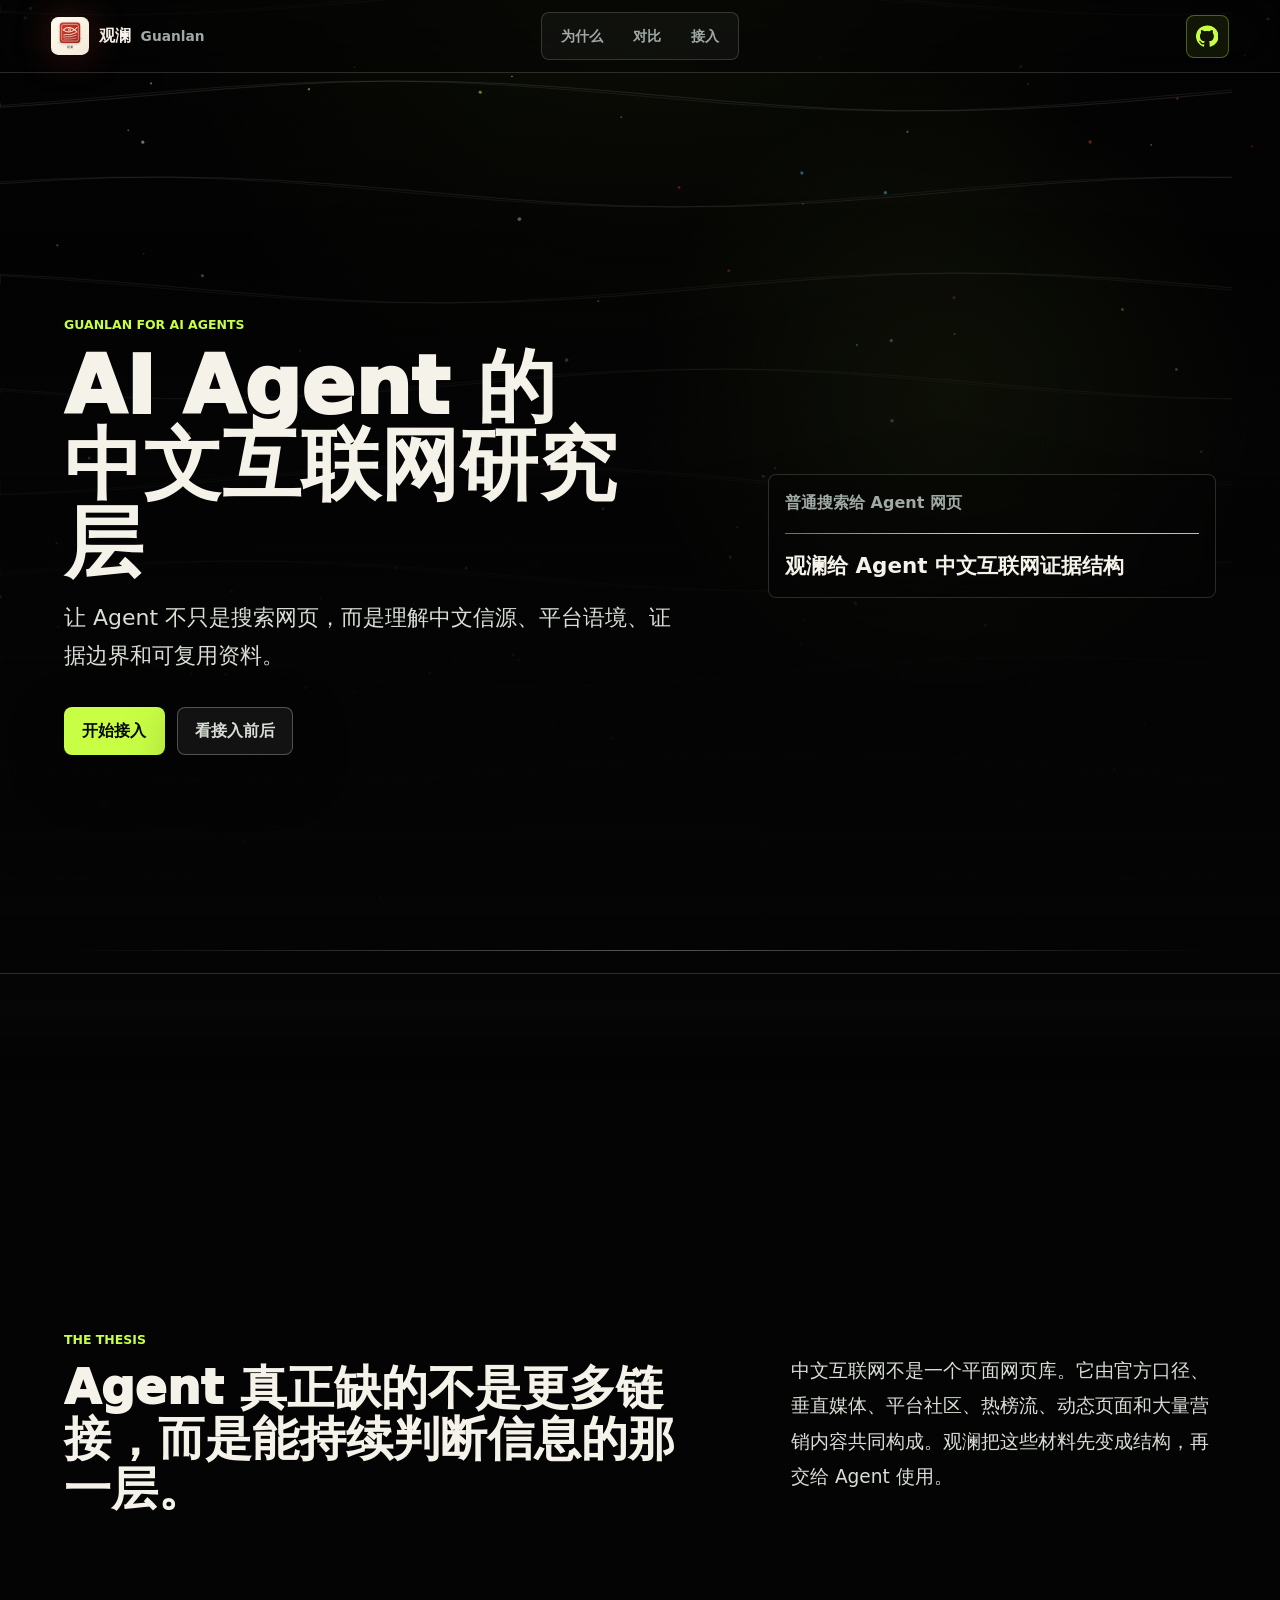
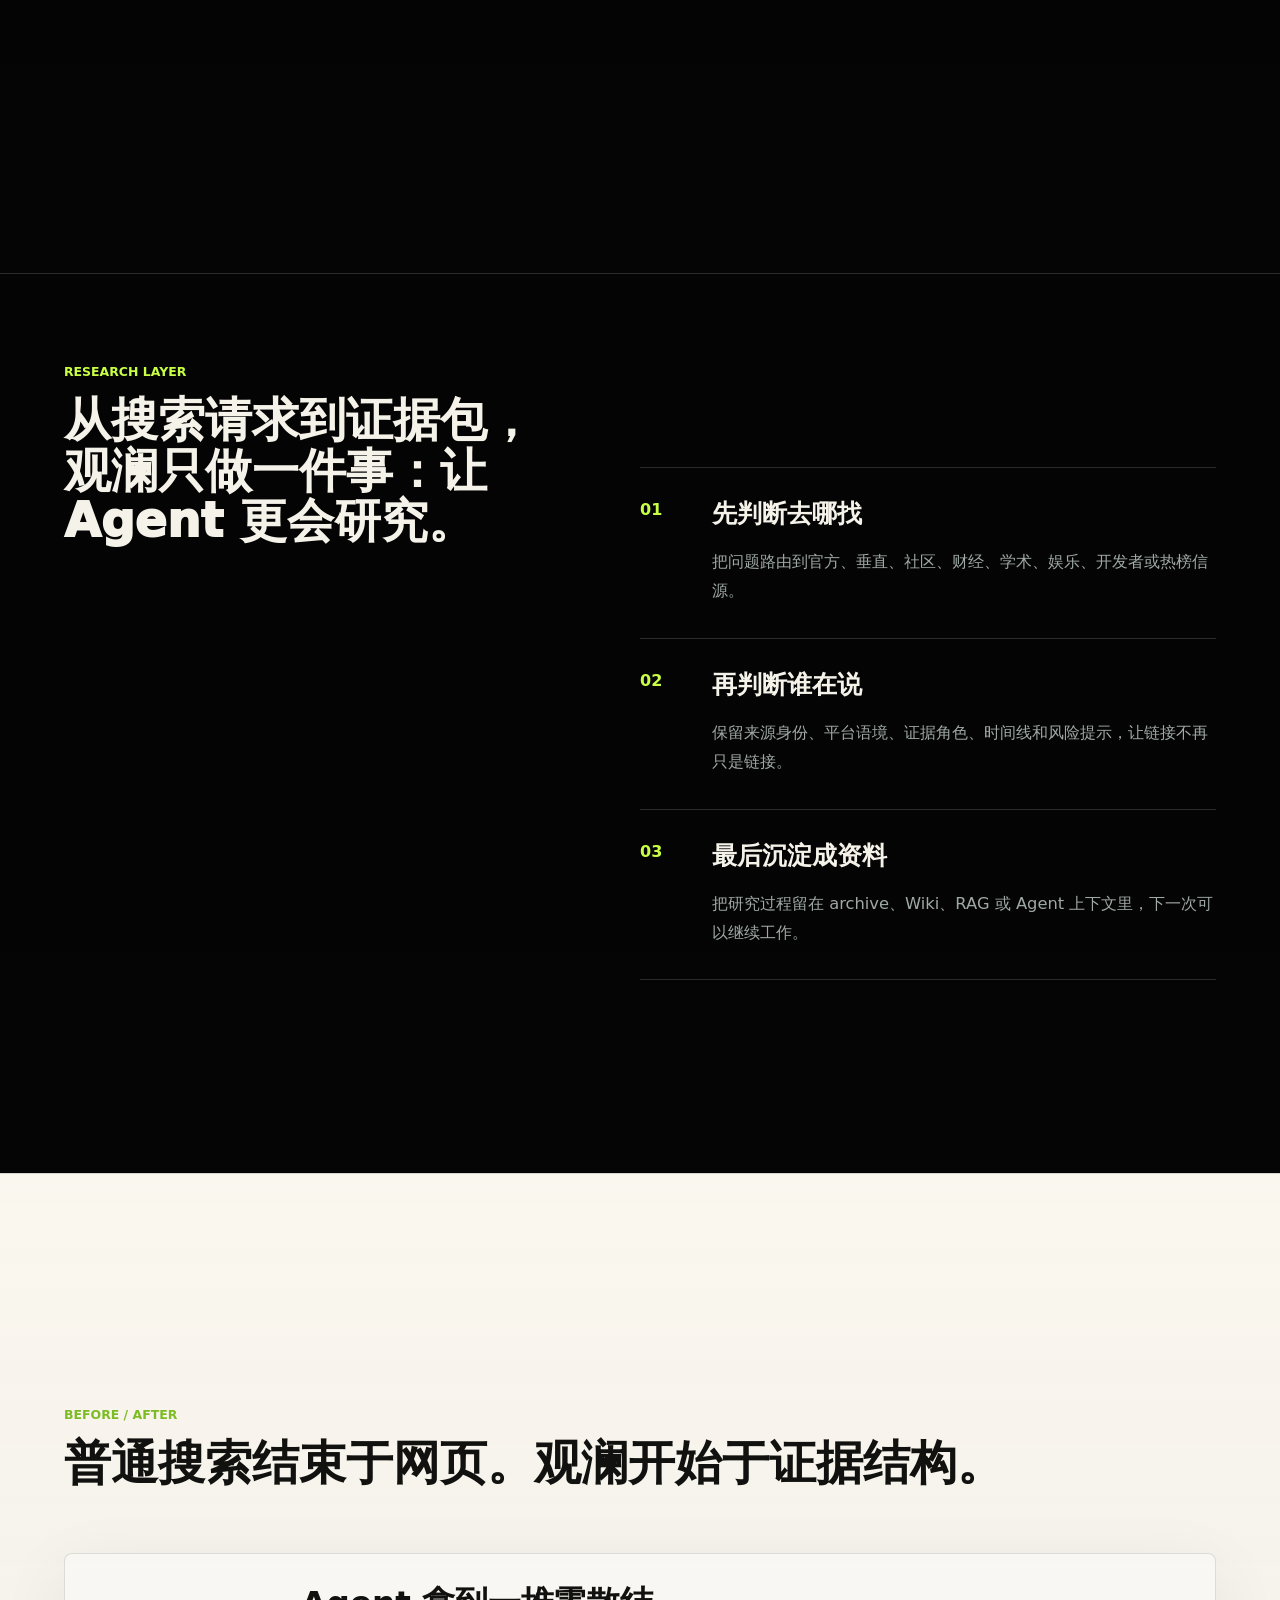
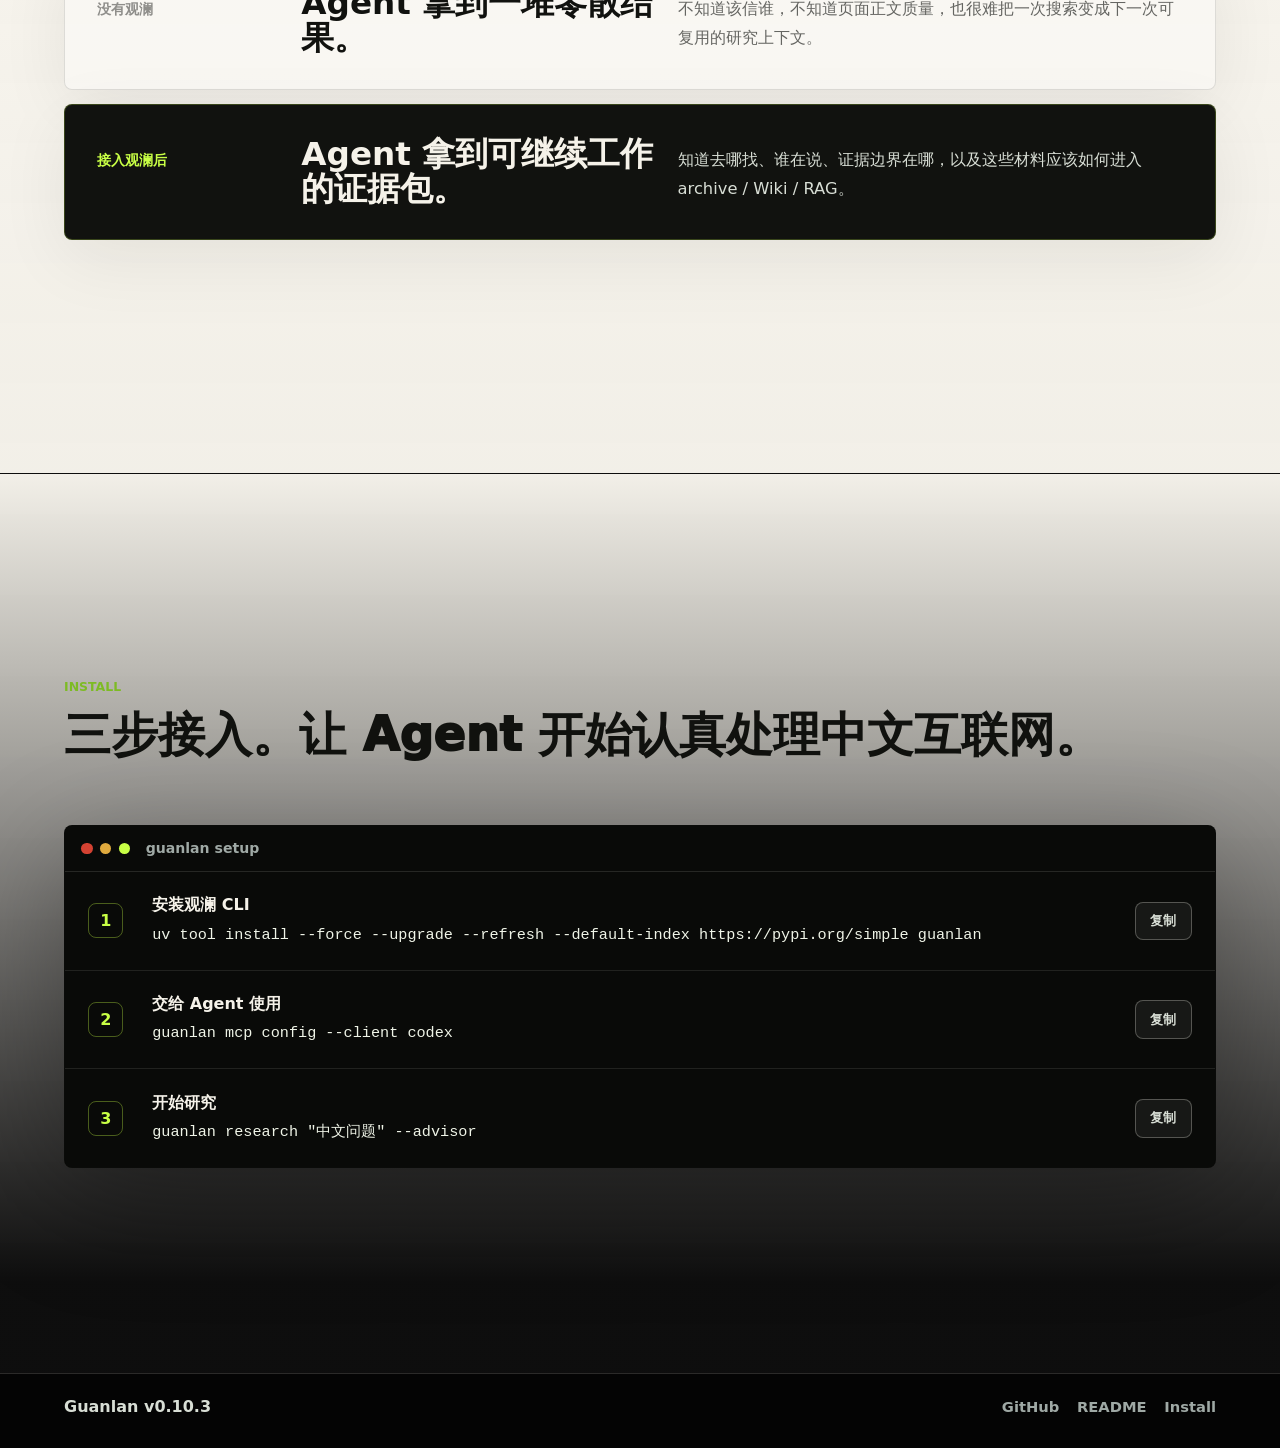
==== website/index.html @ cbbfc44a "fix: 修复代理网络下网页读取并发布 0.10.3" ====
<!doctype html>
<html lang="zh-CN">
  <head>
    <meta charset="utf-8" />
    <meta name="viewport" content="width=device-width, initial-scale=1" />
    <meta
      name="description"
      content="观澜 Guanlan 是 AI Agent 的中文互联网研究层，让 Agent 理解中文信源、平台语境、证据边界和可复用资料。"
    />
    <meta property="og:site_name" content="观澜 Guanlan" />
    <meta property="og:type" content="website" />
    <meta property="og:title" content="观澜 Guanlan | AI Agent 的中文互联网研究层" />
    <meta
      property="og:description"
      content="让 Agent 不只是搜索网页，而是理解中文信源、平台语境、证据边界和可复用资料。"
    />
    <meta property="og:url" content="https://guanlan.xin/" />
    <meta property="og:image" content="https://guanlan.xin/assets/guanlan-logo.png" />
    <meta property="og:image:secure_url" content="https://guanlan.xin/assets/guanlan-logo.png" />
    <meta property="og:image:type" content="image/png" />
    <meta property="og:image:width" content="1024" />
    <meta property="og:image:height" content="1024" />
    <meta property="og:image:alt" content="观澜 Guanlan 朱砂方印 logo" />
    <meta name="twitter:card" content="summary" />
    <meta name="twitter:title" content="观澜 Guanlan | AI Agent 的中文互联网研究层" />
    <meta
      name="twitter:description"
      content="让 Agent 不只是搜索网页，而是理解中文信源、平台语境、证据边界和可复用资料。"
    />
    <meta name="twitter:image" content="https://guanlan.xin/assets/guanlan-logo.png" />
    <title>观澜 Guanlan | AI Agent 的中文互联网研究层</title>
    <link rel="icon" href="./assets/guanlan-logo.svg" type="image/svg+xml" />
    <link rel="icon" href="./assets/guanlan-logo-512.png" type="image/png" sizes="512x512" />
    <link rel="apple-touch-icon" href="./assets/apple-touch-icon.png" />
    <link rel="stylesheet" href="./styles.css?v=0.10.3-read-hotfix-20260823" />
  </head>
  <body>
    <canvas id="research-field" aria-hidden="true"></canvas>

    <header class="site-header">
      <a class="brand" href="#top" aria-label="观澜首页">
        <img src="./assets/guanlan-logo.svg" alt="" />
        <span>观澜</span>
        <span>Guanlan</span>
      </a>
      <nav class="nav-links" aria-label="主导航">
        <a href="#why">为什么</a>
        <a href="#compare">对比</a>
        <a href="#install">接入</a>
      </nav>
      <a
        class="github-link"
        href="https://github.com/shenyangs/Guanlan"
        target="_blank"
        rel="noopener noreferrer"
        aria-label="GitHub"
        title="GitHub"
      >
        <svg viewBox="0 0 24 24" aria-hidden="true">
          <path
            fill="currentColor"
            d="M12 .5a12 12 0 0 0-3.79 23.39c.6.11.82-.26.82-.58v-2.03c-3.34.73-4.04-1.42-4.04-1.42-.55-1.39-1.34-1.76-1.34-1.76-1.09-.75.08-.74.08-.74 1.21.09 1.85 1.25 1.85 1.25 1.07 1.84 2.81 1.31 3.5 1 .11-.78.42-1.31.76-1.61-2.66-.3-5.47-1.33-5.47-5.93 0-1.31.47-2.38 1.24-3.22-.12-.3-.54-1.52.12-3.18 0 0 1.01-.32 3.3 1.23a11.45 11.45 0 0 1 6 0c2.29-1.55 3.3-1.23 3.3-1.23.66 1.66.24 2.88.12 3.18.77.84 1.24 1.91 1.24 3.22 0 4.61-2.81 5.62-5.49 5.92.43.37.81 1.1.81 2.22v3.3c0 .32.22.7.83.58A12 12 0 0 0 12 .5Z"
          />
        </svg>
      </a>
    </header>

    <main id="top">
      <section class="hero screen" aria-labelledby="hero-title">
        <div class="hero-grid">
          <div class="hero-copy">
            <p class="eyebrow">Guanlan for AI Agents</p>
            <h1 id="hero-title"><span>AI Agent 的</span><span>中文互联网研究层</span></h1>
            <p class="hero-description">
              让 Agent 不只是搜索网页，而是理解中文信源、平台语境、证据边界和可复用资料。
            </p>
            <div class="hero-actions">
              <a class="primary-action" href="#install">开始接入</a>
              <a class="secondary-action" href="#compare">看接入前后</a>
            </div>
          </div>

          <div class="signal-panel" aria-label="观澜信息层示意">
            <p>普通搜索给 Agent 网页</p>
            <div class="signal-line"></div>
            <strong>观澜给 Agent 中文互联网证据结构</strong>
          </div>
        </div>
      </section>

      <section class="thesis screen" id="why" aria-labelledby="why-title">
        <div class="thesis-copy">
          <p class="eyebrow">The Thesis</p>
          <h2 id="why-title">Agent 真正缺的不是更多链接，而是能持续判断信息的那一层。</h2>
        </div>
        <p class="thesis-body">
          中文互联网不是一个平面网页库。它由官方口径、垂直媒体、平台社区、热榜流、动态页面和大量营销内容共同构成。观澜把这些材料先变成结构，再交给 Agent 使用。
        </p>
      </section>

      <section class="flow-section screen" aria-label="观澜研究路径">
        <div class="flow-sticky">
          <p class="eyebrow">Research Layer</p>
          <h2>从搜索请求到证据包，观澜只做一件事：让 Agent 更会研究。</h2>
        </div>
        <div class="flow-steps">
          <article>
            <span>01</span>
            <h3>先判断去哪找</h3>
            <p>把问题路由到官方、垂直、社区、财经、学术、娱乐、开发者或热榜信源。</p>
          </article>
          <article>
            <span>02</span>
            <h3>再判断谁在说</h3>
            <p>保留来源身份、平台语境、证据角色、时间线和风险提示，让链接不再只是链接。</p>
          </article>
          <article>
            <span>03</span>
            <h3>最后沉淀成资料</h3>
            <p>把研究过程留在 archive、Wiki、RAG 或 Agent 上下文里，下一次可以继续工作。</p>
          </article>
        </div>
      </section>

      <section class="compare-section screen" id="compare" aria-labelledby="compare-title">
        <div class="section-kicker">
          <p class="eyebrow">Before / After</p>
          <h2 id="compare-title">普通搜索结束于网页。观澜开始于证据结构。</h2>
        </div>
        <div class="compare-stack">
          <article class="compare-row">
            <span>没有观澜</span>
            <h3>Agent 拿到一堆零散结果。</h3>
            <p>不知道该信谁，不知道页面正文质量，也很难把一次搜索变成下一次可复用的研究上下文。</p>
          </article>
          <article class="compare-row is-after">
            <span>接入观澜后</span>
            <h3>Agent 拿到可继续工作的证据包。</h3>
            <p>知道去哪找、谁在说、证据边界在哪，以及这些材料应该如何进入 archive / Wiki / RAG。</p>
          </article>
        </div>
      </section>

      <section class="install-section screen" id="install" aria-labelledby="install-title">
        <div class="section-kicker">
          <p class="eyebrow">Install</p>
          <h2 id="install-title">三步接入。让 Agent 开始认真处理中文互联网。</h2>
        </div>
        <div class="terminal">
          <div class="terminal-bar">
            <span></span>
            <span></span>
            <span></span>
            <strong>guanlan setup</strong>
          </div>
          <ol class="install-list">
            <li>
              <span>1</span>
              <div>
                <h3>安装观澜 CLI</h3>
                <pre><code>uv tool install --force --upgrade --refresh --default-index https://pypi.org/simple guanlan</code></pre>
              </div>
              <button class="copy-button" type="button" aria-label="复制安装命令">复制</button>
            </li>
            <li>
              <span>2</span>
              <div>
                <h3>交给 Agent 使用</h3>
                <pre><code>guanlan mcp config --client codex</code></pre>
              </div>
              <button class="copy-button" type="button" aria-label="复制 MCP 命令">复制</button>
            </li>
            <li>
              <span>3</span>
              <div>
                <h3>开始研究</h3>
                <pre><code>guanlan research "中文问题" --advisor</code></pre>
              </div>
              <button class="copy-button" type="button" aria-label="复制研究命令">复制</button>
            </li>
          </ol>
        </div>
      </section>
    </main>

    <footer class="site-footer">
      <span>Guanlan v0.10.3</span>
      <a href="https://github.com/shenyangs/Guanlan" target="_blank" rel="noopener noreferrer">GitHub</a>
      <a href="https://github.com/shenyangs/Guanlan#readme" target="_blank" rel="noopener noreferrer">README</a>
      <a href="https://github.com/shenyangs/Guanlan/blob/main/docs/install.md" target="_blank" rel="noopener noreferrer">Install</a>
    </footer>

    <script src="./main.js?v=0.10.3-read-hotfix-20260823"></script>
  </body>
</html>
---- website/styles.css ----
:root {
  color-scheme: dark;
  --bg: #050505;
  --paper: #f2efe8;
  --paper-soft: #faf7ef;
  --ink: #11120f;
  --text: #f5f2e9;
  --soft: #d8ded5;
  --muted: #9fa9a5;
  --line: rgba(245, 242, 233, 0.16);
  --line-strong: rgba(245, 242, 233, 0.28);
  --green: #c8ff45;
  --green-deep: #7dbb24;
  --red: #d44232;
  --cyan: #69d6ff;
  --shadow: rgba(0, 0, 0, 0.38);
}

* {
  box-sizing: border-box;
}

html {
  scroll-behavior: smooth;
  scroll-snap-type: y mandatory;
}

body {
  margin: 0;
  min-width: 320px;
  background: var(--bg);
  color: var(--text);
  font-family:
    Inter, ui-sans-serif, system-ui, -apple-system, BlinkMacSystemFont, "Segoe UI",
    "PingFang SC", "Hiragino Sans GB", "Microsoft YaHei", sans-serif;
  letter-spacing: 0;
  overflow-x: hidden;
}

body::before {
  position: fixed;
  inset: 0;
  z-index: -3;
  pointer-events: none;
  content: "";
  background:
    linear-gradient(180deg, rgba(5, 5, 5, 0.08), rgba(5, 5, 5, 0.9) 76%),
    radial-gradient(circle at 50% -10%, rgba(200, 255, 69, 0.08), transparent 44%);
}

a {
  color: inherit;
  text-decoration: none;
}

code,
pre {
  font-family:
    "SFMono-Regular", Consolas, "Liberation Mono", Menlo, "PingFang SC", monospace;
}

#research-field {
  position: fixed;
  inset: 0;
  z-index: -4;
  width: 100%;
  height: 100%;
  background: var(--bg);
}

.site-header {
  position: sticky;
  top: 0;
  z-index: 20;
  display: grid;
  grid-template-columns: minmax(0, 1fr) auto minmax(0, 1fr);
  align-items: center;
  gap: 1rem;
  padding: 0.78rem clamp(1rem, 4vw, 3.5rem);
  border-bottom: 1px solid var(--line);
  background: rgba(5, 5, 5, 0.58);
  backdrop-filter: blur(20px);
}

.brand {
  display: inline-flex;
  align-items: center;
  width: fit-content;
  min-width: 0;
  gap: 0.62rem;
  font-weight: 820;
}

.brand img {
  width: 2.35rem;
  height: 2.35rem;
  filter: drop-shadow(0 0 18px rgba(212, 66, 50, 0.28));
}

.brand span:last-child {
  color: var(--muted);
  font-size: 0.86rem;
  font-weight: 680;
}

.nav-links {
  display: flex;
  justify-content: center;
  gap: 0.1rem;
  padding: 0.24rem;
  border: 1px solid var(--line);
  background: rgba(255, 255, 255, 0.04);
  border-radius: 8px;
}

.nav-links a {
  display: inline-flex;
  align-items: center;
  justify-content: center;
  min-height: 2.36rem;
  padding: 0 0.9rem;
  color: var(--muted);
  font-size: 0.9rem;
  font-weight: 760;
  border-radius: 6px;
}

.nav-links a:hover {
  color: var(--text);
  background: rgba(255, 255, 255, 0.08);
}

.github-link {
  display: inline-flex;
  align-items: center;
  justify-content: center;
  justify-self: end;
  width: 2.7rem;
  height: 2.7rem;
  border: 1px solid rgba(200, 255, 69, 0.32);
  border-radius: 8px;
  color: var(--green);
  background: rgba(200, 255, 69, 0.08);
}

.github-link svg {
  width: 1.36rem;
  height: 1.36rem;
}

main {
  overflow: hidden;
}

.screen {
  min-height: 100svh;
  scroll-snap-align: start;
  scroll-snap-stop: always;
}

.screen .hero-copy,
.screen .signal-panel,
.screen .thesis-copy,
.screen .thesis-body,
.screen .flow-sticky,
.screen .flow-steps,
.screen .section-kicker,
.screen .compare-stack,
.screen .terminal {
  opacity: 0;
  transform: translateY(42px);
  transition:
    opacity 760ms ease,
    transform 860ms cubic-bezier(0.2, 0.8, 0.2, 1);
  will-change: opacity, transform;
}

.screen .signal-panel,
.screen .thesis-body,
.screen .flow-steps,
.screen .compare-stack,
.screen .terminal {
  transition-delay: 120ms;
}

.screen.is-visible .hero-copy,
.screen.is-visible .signal-panel,
.screen.is-visible .thesis-copy,
.screen.is-visible .thesis-body,
.screen.is-visible .flow-sticky,
.screen.is-visible .flow-steps,
.screen.is-visible .section-kicker,
.screen.is-visible .compare-stack,
.screen.is-visible .terminal {
  opacity: 1;
  transform: translateY(0);
}

.hero {
  position: relative;
  display: grid;
  align-items: center;
  padding: clamp(4.2rem, 7vw, 5.8rem) clamp(1rem, 5vw, 5.5rem) clamp(3.3rem, 5vw, 4.4rem);
  background:
    linear-gradient(180deg, rgba(5, 5, 5, 0.12), rgba(5, 5, 5, 0.82)),
    radial-gradient(circle at 74% 36%, rgba(200, 255, 69, 0.08), transparent 28%),
    rgba(5, 5, 5, 0.12);
}

.hero::after {
  position: absolute;
  left: clamp(1rem, 5vw, 5.5rem);
  right: clamp(1rem, 5vw, 5.5rem);
  bottom: 1.4rem;
  height: 1px;
  pointer-events: none;
  content: "";
  background: linear-gradient(90deg, transparent, rgba(245, 242, 233, 0.34), transparent);
}

.hero-grid {
  display: grid;
  grid-template-columns: minmax(0, 1fr) minmax(18rem, 28rem);
  align-items: center;
  gap: clamp(2rem, 7vw, 8rem);
}

.hero-copy,
.signal-panel {
  position: relative;
  z-index: 1;
}

.eyebrow {
  margin: 0 0 1rem;
  color: var(--green);
  font-size: 0.78rem;
  font-weight: 860;
  letter-spacing: 0;
  text-transform: uppercase;
}

h1,
h2,
h3,
p {
  margin-top: 0;
}

h1 {
  max-width: 14ch;
  margin-bottom: 1.1rem;
  color: var(--text);
  font-size: clamp(3.05rem, 6.2vw, 6.8rem);
  line-height: 0.98;
  font-weight: 940;
}

h1 span {
  display: block;
}

.hero-description {
  max-width: 42rem;
  margin-bottom: 0;
  color: var(--soft);
  font-size: clamp(1.08rem, 1.72vw, 1.42rem);
  line-height: 1.74;
  font-weight: 540;
}

.hero-actions {
  display: flex;
  flex-wrap: wrap;
  gap: 0.75rem;
  margin-top: 2rem;
}

.primary-action,
.secondary-action,
.copy-button {
  display: inline-flex;
  align-items: center;
  justify-content: center;
  min-height: 3rem;
  padding: 0 1.08rem;
  border: 1px solid var(--line-strong);
  border-radius: 8px;
  color: var(--text);
  font-weight: 820;
  background: rgba(255, 255, 255, 0.06);
  box-shadow: 0 18px 54px var(--shadow);
}

.primary-action {
  color: #080904;
  border-color: transparent;
  background: var(--green);
}

.secondary-action {
  color: var(--soft);
}

.signal-panel {
  align-self: center;
  padding: 1rem;
  border: 1px solid var(--line);
  border-radius: 8px;
  background: rgba(5, 5, 5, 0.42);
  backdrop-filter: blur(12px);
}

.signal-panel p {
  margin-bottom: 0;
  color: var(--muted);
  font-size: 1rem;
  line-height: 1.55;
  font-weight: 760;
}

.signal-panel strong {
  display: block;
  color: var(--text);
  font-size: 1.34rem;
  line-height: 1.45;
}

.signal-line {
  height: 1px;
  margin: 1.05rem 0;
  background: linear-gradient(90deg, var(--red), var(--green), var(--cyan));
}

.thesis {
  position: relative;
  z-index: 1;
  display: grid;
  grid-template-columns: minmax(0, 1.08fr) minmax(18rem, 0.72fr);
  align-items: center;
  gap: clamp(2rem, 7vw, 8rem);
  padding: clamp(4rem, 7vw, 6rem) clamp(1rem, 5vw, 5.5rem);
  border-top: 1px solid var(--line);
  background:
    linear-gradient(180deg, rgba(5, 5, 5, 0.48), rgba(5, 5, 5, 0.78)),
    rgba(5, 5, 5, 0.6);
}

.thesis-copy h2,
.flow-sticky h2,
.section-kicker h2 {
  margin-bottom: 0;
  color: var(--text);
  font-size: clamp(1.9rem, 3.7vw, 4.1rem);
  line-height: 1.07;
  font-weight: 920;
}

.thesis-body {
  margin: 0;
  color: var(--soft);
  font-size: clamp(1.05rem, 1.45vw, 1.24rem);
  line-height: 1.9;
}

.flow-section {
  position: relative;
  z-index: 1;
  display: grid;
  grid-template-columns: minmax(0, 0.78fr) minmax(20rem, 0.9fr);
  align-items: center;
  gap: clamp(2rem, 6vw, 6.4rem);
  padding: clamp(4rem, 7vw, 6rem) clamp(1rem, 5vw, 5.5rem);
  border-top: 1px solid var(--line);
  background: linear-gradient(180deg, rgba(5, 5, 5, 0.82), rgba(5, 5, 5, 0.94));
}

.flow-sticky {
  position: static;
  align-self: start;
}

.flow-steps {
  display: grid;
  gap: 0;
  border-top: 1px solid var(--line);
}

.flow-steps article {
  display: grid;
  grid-template-columns: 3rem minmax(0, 1fr);
  gap: 0.8rem 1.5rem;
  padding: clamp(1.45rem, 3vw, 2rem) 0;
  border-bottom: 1px solid var(--line);
}

.flow-steps span {
  color: var(--green);
  font-weight: 860;
}

.flow-steps h3 {
  margin-bottom: 0.48rem;
  color: var(--text);
  font-size: clamp(1.28rem, 1.95vw, 2rem);
  line-height: 1.12;
}

.flow-steps p {
  grid-column: 2;
  margin-bottom: 0;
  color: var(--muted);
  font-size: 1.02rem;
  line-height: 1.76;
}

.compare-section,
.install-section {
  position: relative;
  z-index: 1;
  display: grid;
  align-content: center;
  padding: clamp(4rem, 7vw, 6rem) clamp(1rem, 5vw, 5.5rem);
  border-top: 1px solid rgba(17, 18, 15, 0.12);
  color: var(--ink);
  background:
    linear-gradient(180deg, rgba(250, 247, 239, 0.98), rgba(242, 239, 232, 0.92)),
    var(--paper);
}

.section-kicker {
  max-width: 68rem;
}

.section-kicker .eyebrow {
  color: var(--green-deep);
}

.section-kicker h2 {
  color: var(--ink);
}

.compare-stack {
  display: grid;
  gap: 0.9rem;
  margin-top: clamp(2.2rem, 5vw, 4rem);
}

.compare-row {
  display: grid;
  grid-template-columns: minmax(8rem, 0.36fr) minmax(14rem, 0.7fr) minmax(0, 1fr);
  align-items: baseline;
  gap: 1.4rem;
  padding: clamp(1.2rem, 2.8vw, 2rem);
  border: 1px solid rgba(17, 18, 15, 0.12);
  border-radius: 8px;
  background: rgba(255, 255, 255, 0.38);
  box-shadow: 0 18px 70px rgba(34, 29, 18, 0.07);
}

.compare-row.is-after {
  color: var(--text);
  border-color: rgba(200, 255, 69, 0.22);
  background: #11120f;
}

.compare-row span {
  color: rgba(17, 18, 15, 0.46);
  font-size: 0.9rem;
  font-weight: 840;
}

.compare-row.is-after span {
  color: var(--green);
}

.compare-row h3 {
  margin-bottom: 0;
  font-size: clamp(1.42rem, 2.55vw, 2.75rem);
  line-height: 1.08;
}

.compare-row p {
  margin-bottom: 0;
  color: rgba(17, 18, 15, 0.64);
  font-size: 1.02rem;
  line-height: 1.8;
}

.compare-row.is-after p {
  color: var(--soft);
}

.install-section {
  background:
    linear-gradient(180deg, rgba(242, 239, 232, 0.92), rgba(5, 5, 5, 0.96) 90%),
    var(--paper);
}

.terminal {
  max-width: 78rem;
  margin-top: clamp(2.2rem, 5vw, 4rem);
  border: 1px solid rgba(17, 18, 15, 0.14);
  border-radius: 8px;
  overflow: hidden;
  background: #090a08;
  box-shadow: 0 30px 120px rgba(0, 0, 0, 0.32);
}

.terminal-bar {
  display: flex;
  align-items: center;
  gap: 0.46rem;
  padding: 0.9rem 1rem;
  border-bottom: 1px solid rgba(245, 242, 233, 0.12);
  color: var(--muted);
}

.terminal-bar span {
  width: 0.72rem;
  height: 0.72rem;
  border-radius: 50%;
  background: var(--red);
}

.terminal-bar span:nth-child(2) {
  background: #e0aa3e;
}

.terminal-bar span:nth-child(3) {
  background: var(--green);
}

.terminal-bar strong {
  margin-left: 0.5rem;
  font-size: 0.88rem;
}

.install-list {
  display: grid;
  gap: 0;
  margin: 0;
  padding: 0;
  list-style: none;
}

.install-list li {
  display: grid;
  grid-template-columns: 3rem minmax(0, 1fr) auto;
  gap: 1rem;
  align-items: center;
  padding: clamp(1rem, 2.4vw, 1.45rem);
  border-bottom: 1px solid rgba(245, 242, 233, 0.1);
}

.install-list li:last-child {
  border-bottom: 0;
}

.install-list li > span {
  display: inline-flex;
  align-items: center;
  justify-content: center;
  width: 2.2rem;
  height: 2.2rem;
  border: 1px solid rgba(200, 255, 69, 0.34);
  border-radius: 8px;
  color: var(--green);
  font-weight: 860;
}

.install-list h3 {
  margin-bottom: 0.48rem;
  color: var(--text);
  font-size: 1rem;
}

.install-list pre {
  margin: 0;
  overflow-x: auto;
}

.install-list code {
  color: #eff4e7;
  font-size: 0.95rem;
  line-height: 1.5;
  white-space: pre-wrap;
  overflow-wrap: anywhere;
}

.copy-button {
  min-height: 2.4rem;
  padding: 0 0.9rem;
  color: var(--soft);
  cursor: pointer;
  box-shadow: none;
}

.copy-button.is-copied {
  color: #080904;
  border-color: transparent;
  background: var(--green);
}

.site-footer {
  display: flex;
  flex-wrap: wrap;
  align-items: center;
  gap: 0.85rem 1.1rem;
  padding: 1.4rem clamp(1rem, 5vw, 5.5rem) 2rem;
  border-top: 1px solid var(--line);
  color: var(--muted);
  background: rgba(5, 5, 5, 0.98);
}

.site-footer span {
  margin-right: auto;
  color: var(--soft);
  font-weight: 760;
}

.site-footer a {
  color: var(--muted);
  font-size: 0.92rem;
  font-weight: 680;
}

.site-footer a:hover {
  color: var(--green);
}

@media (max-width: 980px) {
  html {
    scroll-snap-type: y proximity;
  }

  .site-header {
    grid-template-columns: minmax(0, 1fr) auto;
  }

  .nav-links {
    display: none;
  }

  .hero-grid,
  .thesis,
  .flow-section {
    grid-template-columns: 1fr;
  }

  .hero-grid {
    align-items: start;
  }

  .hero {
    align-items: start;
  }

  .signal-panel {
    max-width: 34rem;
  }

  .flow-sticky {
    position: static;
  }

  .compare-row {
    grid-template-columns: 1fr;
    gap: 0.7rem;
  }
}

@media (max-width: 680px) {
  .site-header {
    padding: 0.76rem 1rem;
  }

  .brand span:last-child {
    display: none;
  }

  .github-link {
    width: 2.45rem;
    height: 2.45rem;
  }

  .hero {
    padding: 4.2rem 1rem 3.4rem;
  }

  h1 {
    font-size: clamp(2.85rem, 12.7vw, 4.1rem);
  }

  .thesis,
  .flow-section,
  .compare-section,
  .install-section {
    padding: 4.2rem 1rem;
  }

  .thesis-copy h2,
  .flow-sticky h2,
  .section-kicker h2 {
    font-size: clamp(1.9rem, 9.4vw, 3rem);
  }

  .install-list li {
    grid-template-columns: 2.7rem minmax(0, 1fr);
  }

  .copy-button {
    grid-column: 2;
    width: fit-content;
  }

  .site-footer {
    padding: 1.2rem 1rem 1.6rem;
  }
}

@media (prefers-reduced-motion: reduce) {
  html {
    scroll-behavior: auto;
    scroll-snap-type: none;
  }

  .screen .hero-copy,
  .screen .signal-panel,
  .screen .thesis-copy,
  .screen .thesis-body,
  .screen .flow-sticky,
  .screen .flow-steps,
  .screen .section-kicker,
  .screen .compare-stack,
  .screen .terminal {
    opacity: 1;
    transform: none;
    transition: none;
  }
}
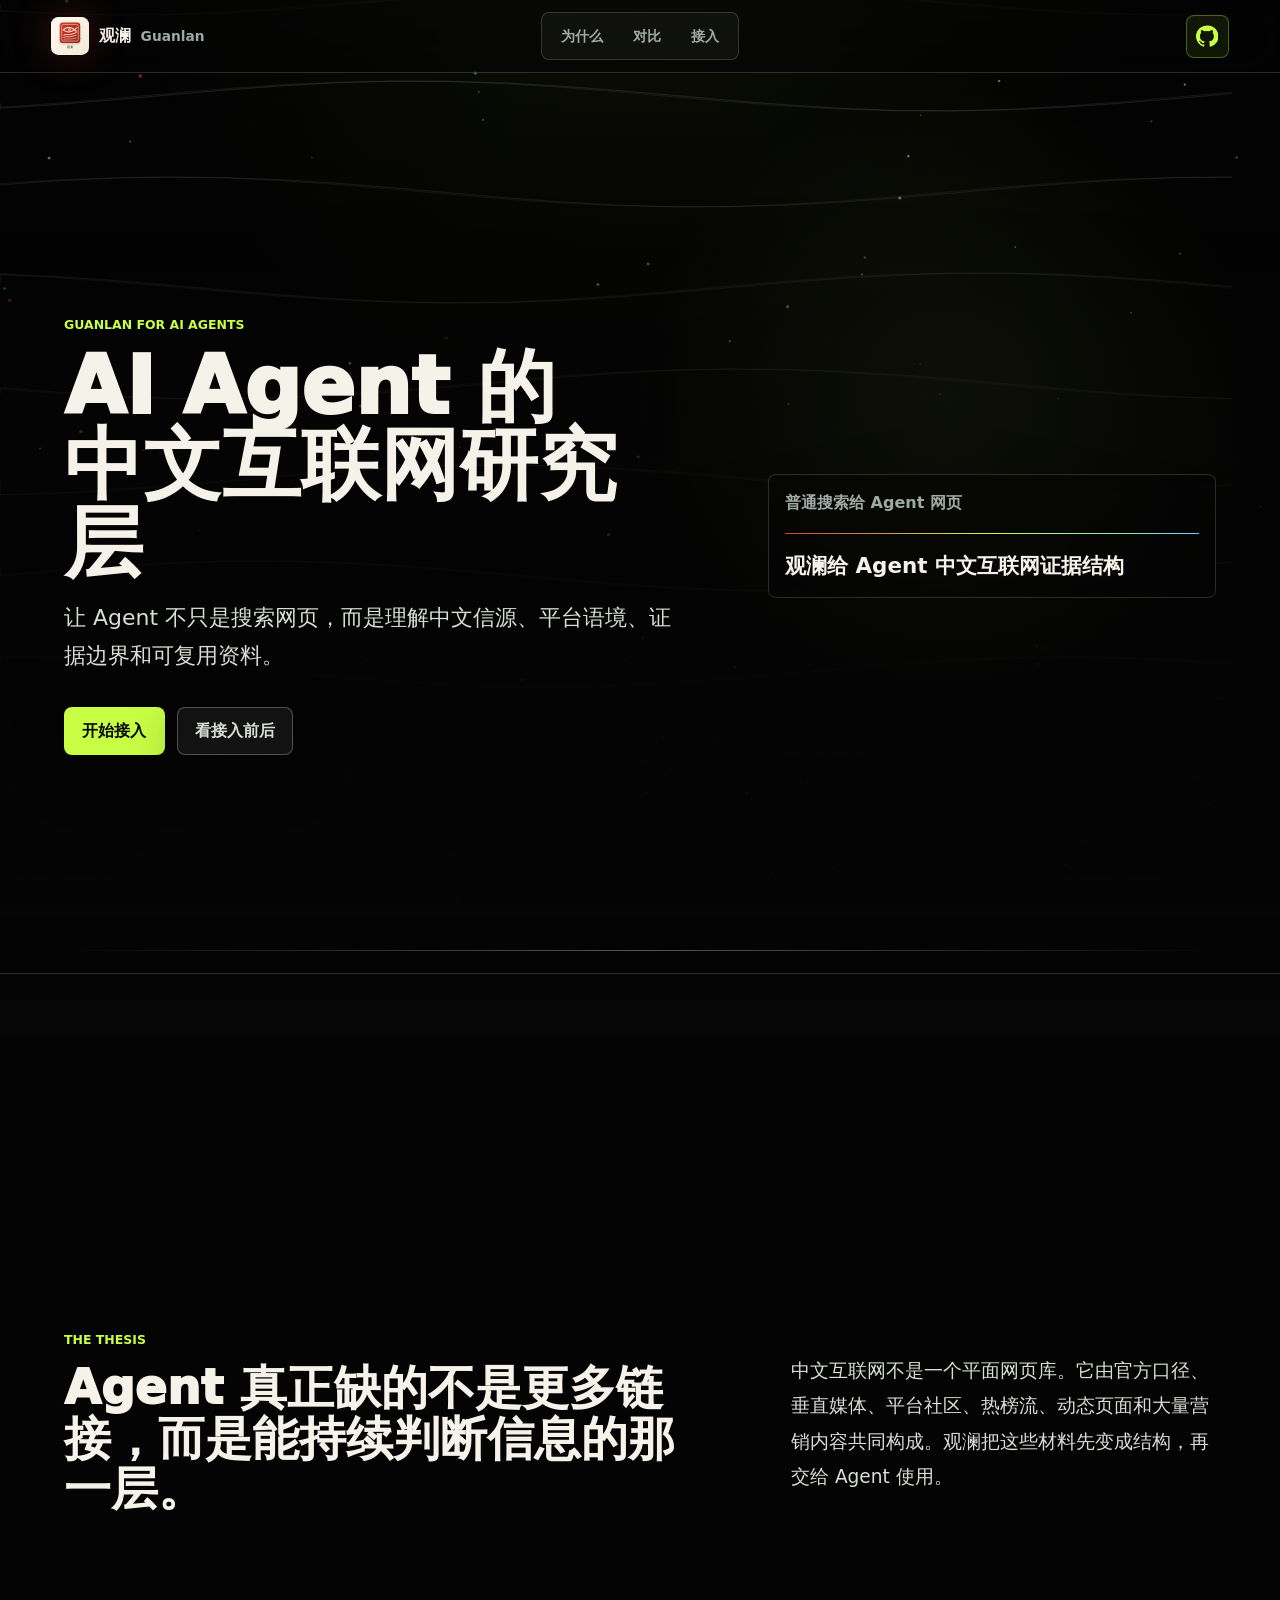
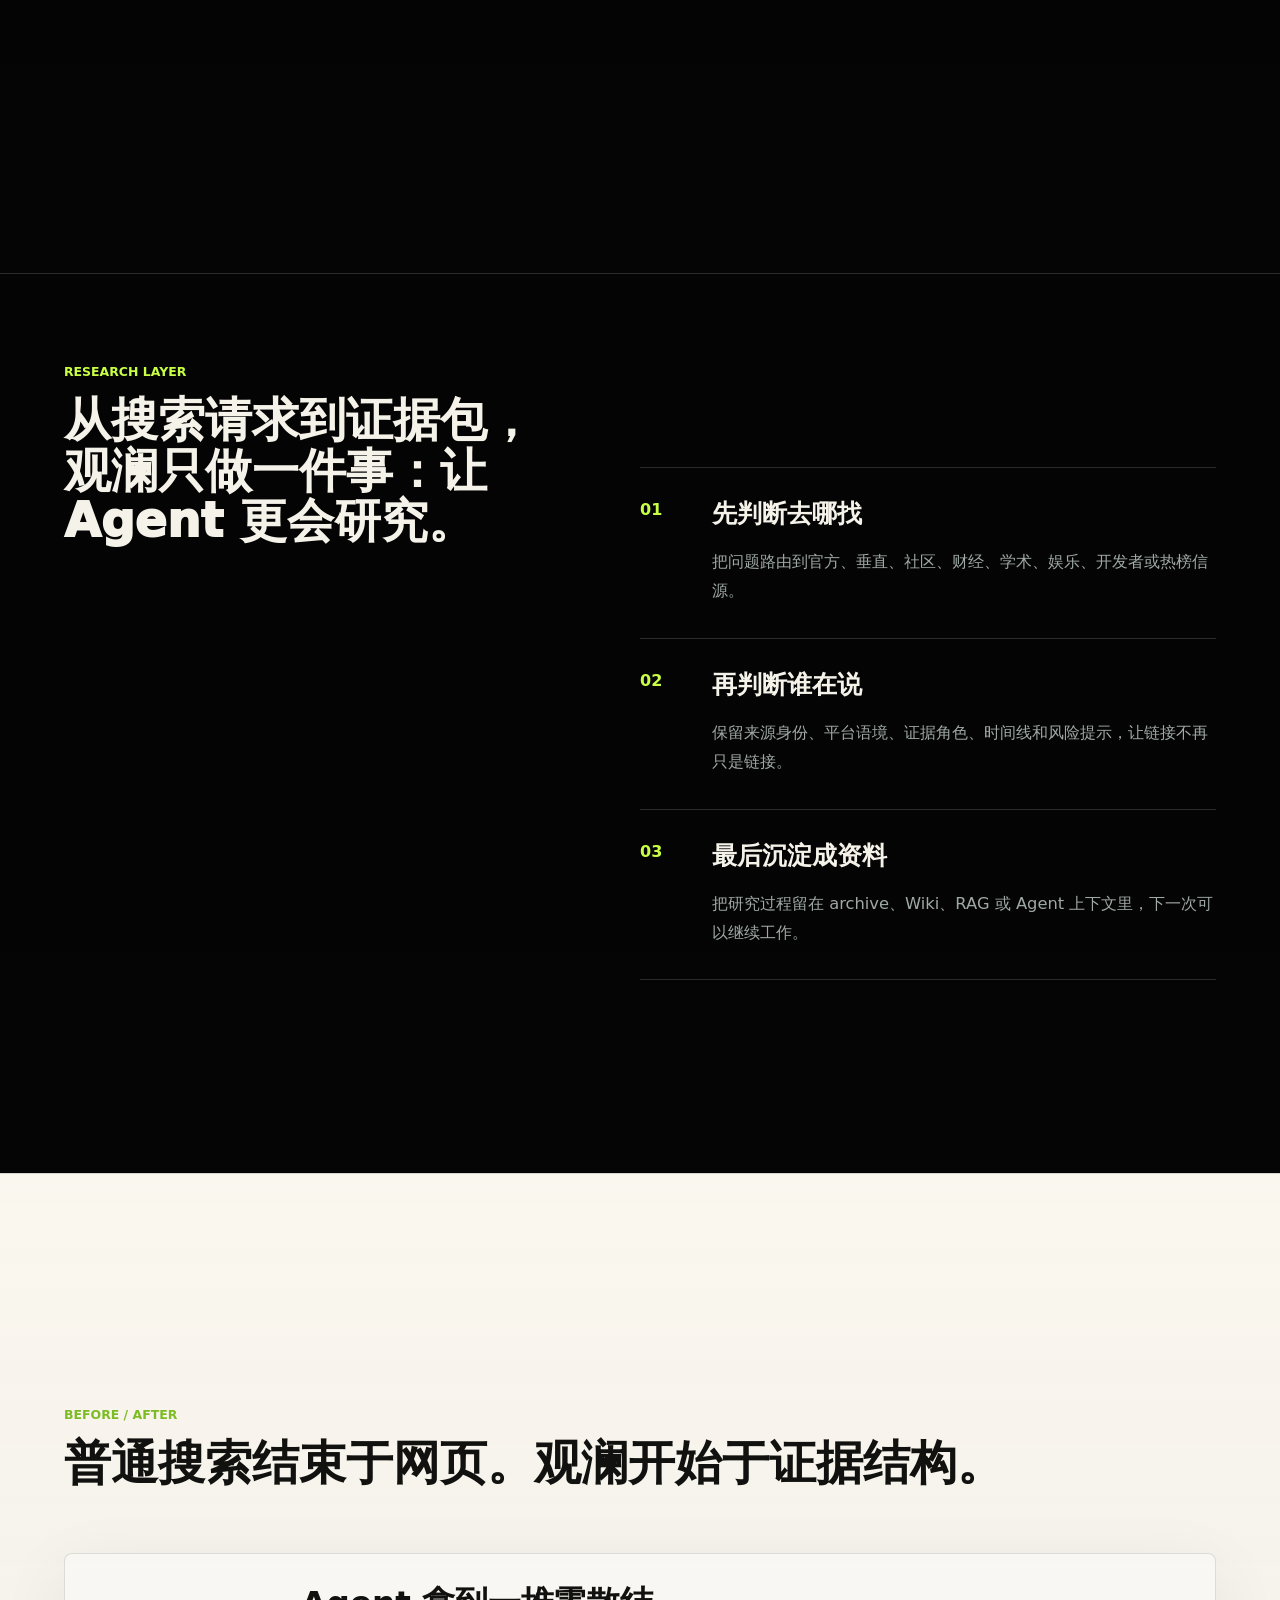
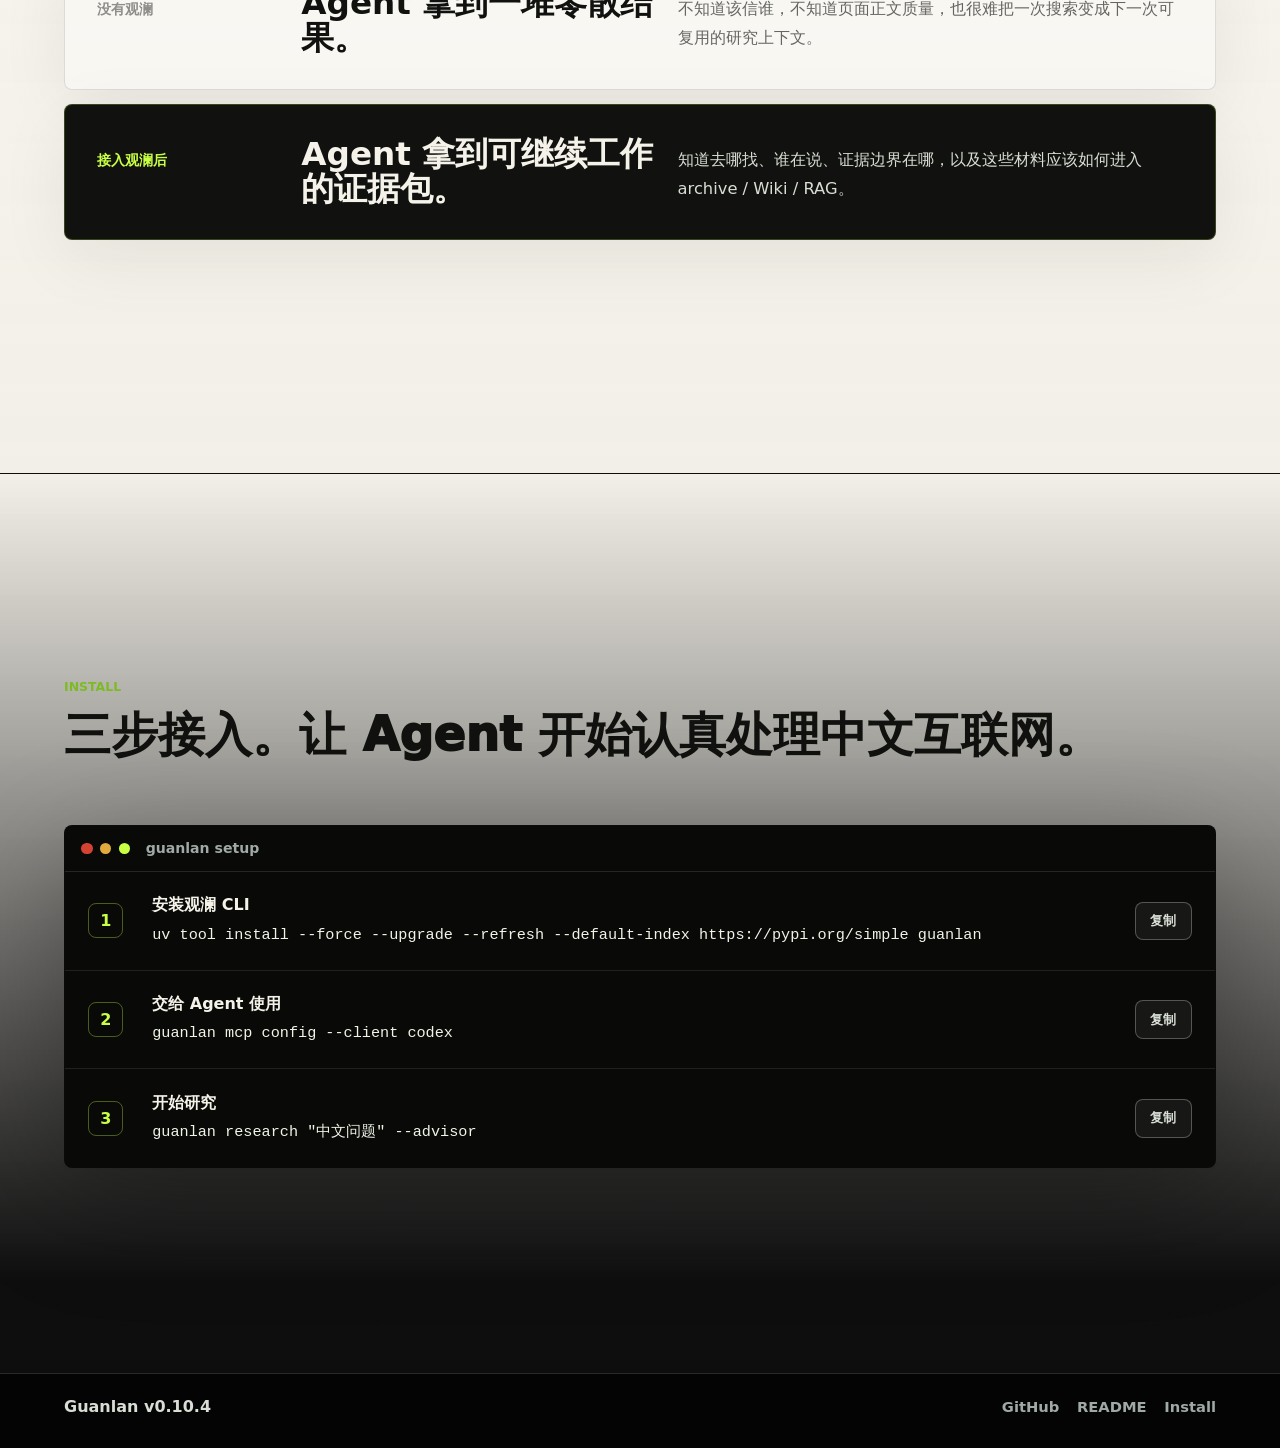
==== commit 2f97e3fb: "fix: 修复默认网页读取截断并发布 0.10.4" ====
--- a/website/index.html
+++ b/website/index.html
@@ -32,7 +32,7 @@
     <link rel="icon" href="./assets/guanlan-logo.svg" type="image/svg+xml" />
     <link rel="icon" href="./assets/guanlan-logo-512.png" type="image/png" sizes="512x512" />
     <link rel="apple-touch-icon" href="./assets/apple-touch-icon.png" />
-    <link rel="stylesheet" href="./styles.css?v=0.10.3-read-hotfix-20260823" />
+    <link rel="stylesheet" href="./styles.css?v=0.10.4-read-hotfix-20260823" />
   </head>
   <body>
     <canvas id="research-field" aria-hidden="true"></canvas>
@@ -184,12 +184,12 @@
     </main>
 
     <footer class="site-footer">
-      <span>Guanlan v0.10.3</span>
+      <span>Guanlan v0.10.4</span>
       <a href="https://github.com/shenyangs/Guanlan" target="_blank" rel="noopener noreferrer">GitHub</a>
       <a href="https://github.com/shenyangs/Guanlan#readme" target="_blank" rel="noopener noreferrer">README</a>
       <a href="https://github.com/shenyangs/Guanlan/blob/main/docs/install.md" target="_blank" rel="noopener noreferrer">Install</a>
     </footer>
 
-    <script src="./main.js?v=0.10.3-read-hotfix-20260823"></script>
+    <script src="./main.js?v=0.10.4-read-hotfix-20260823"></script>
   </body>
 </html>
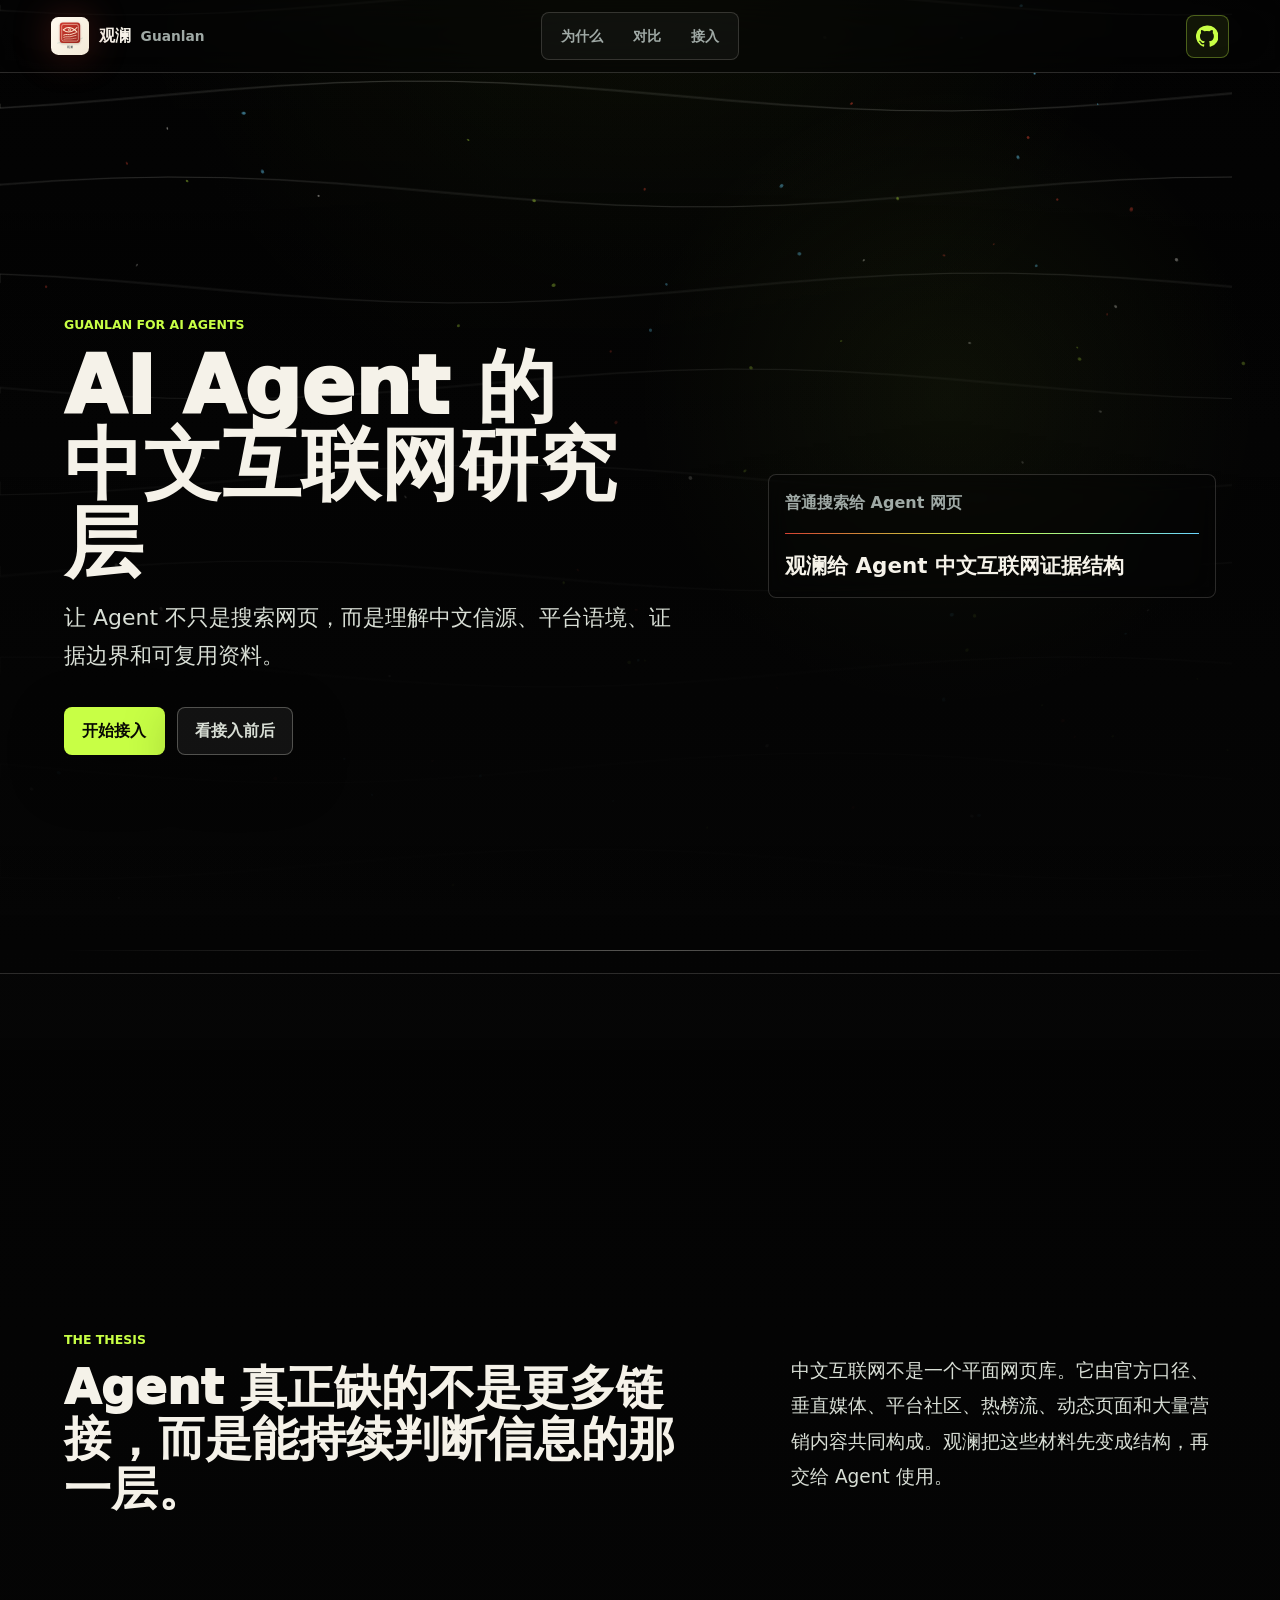
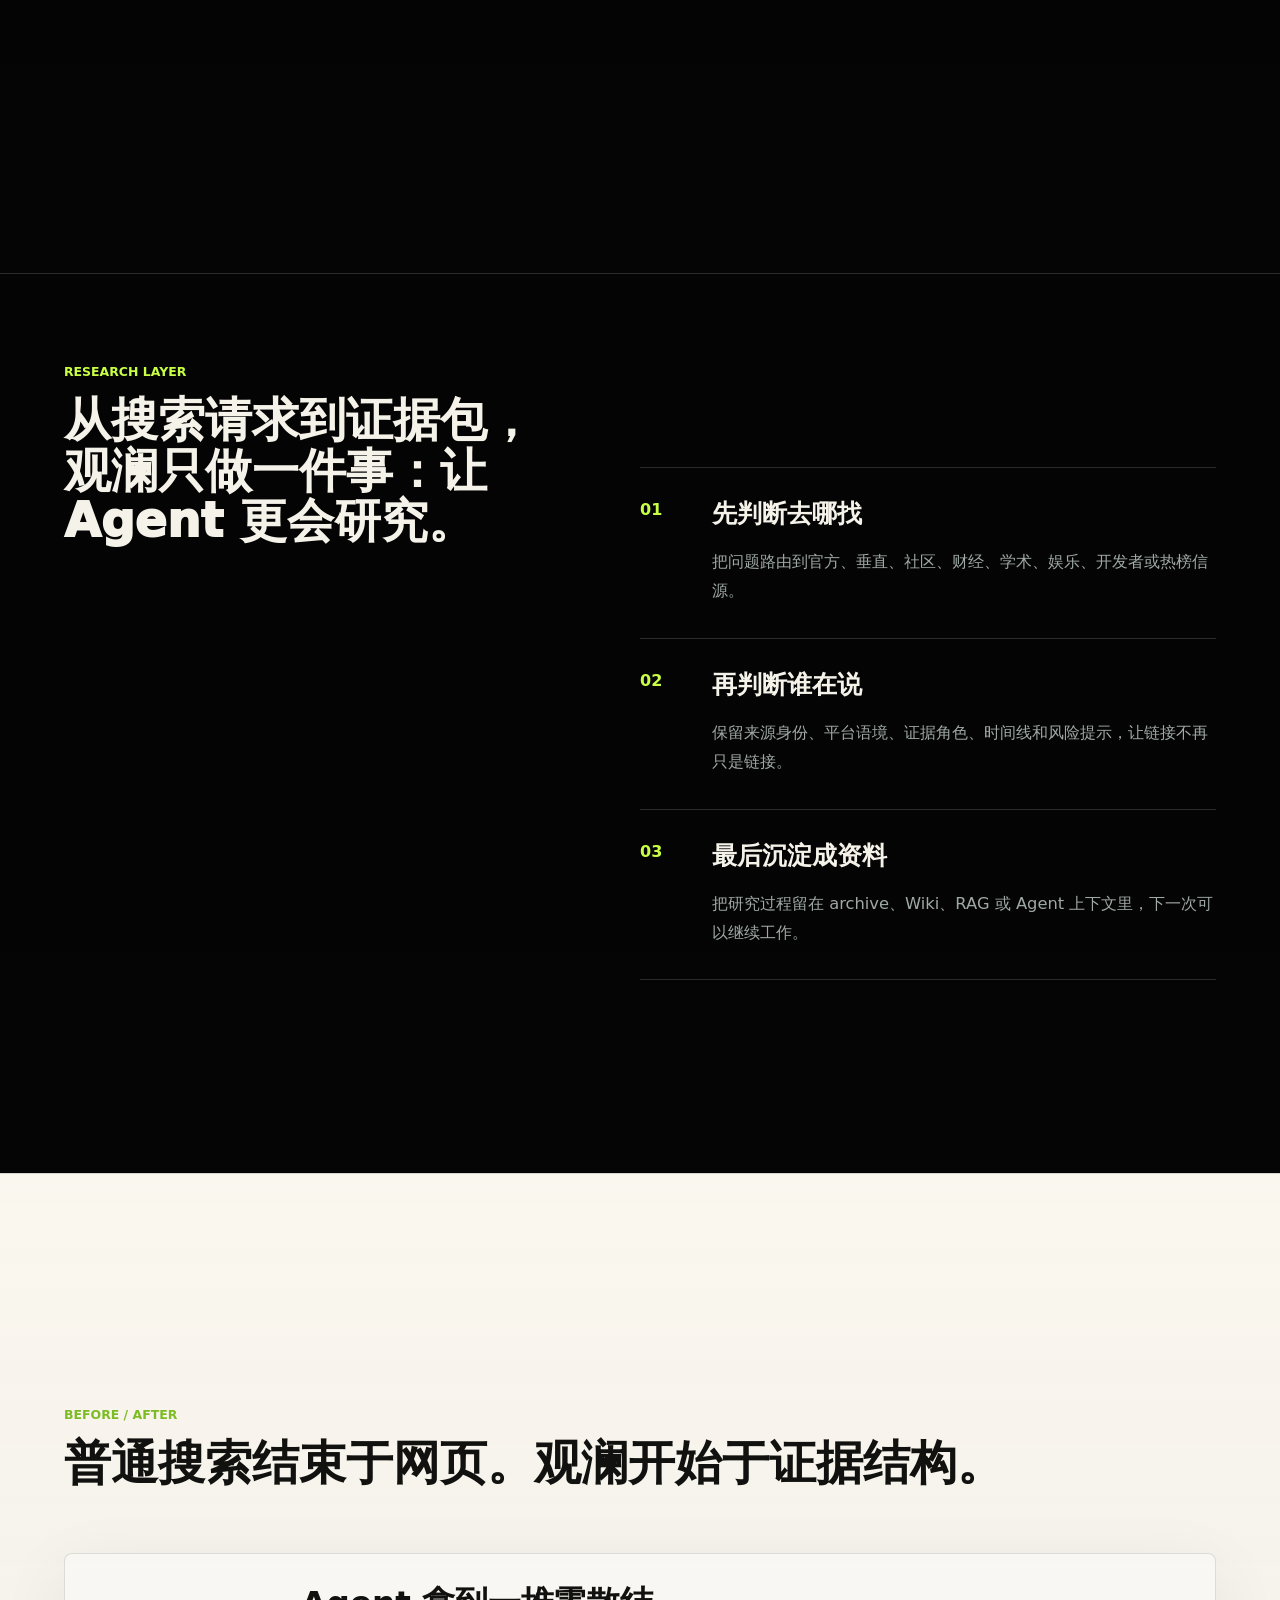
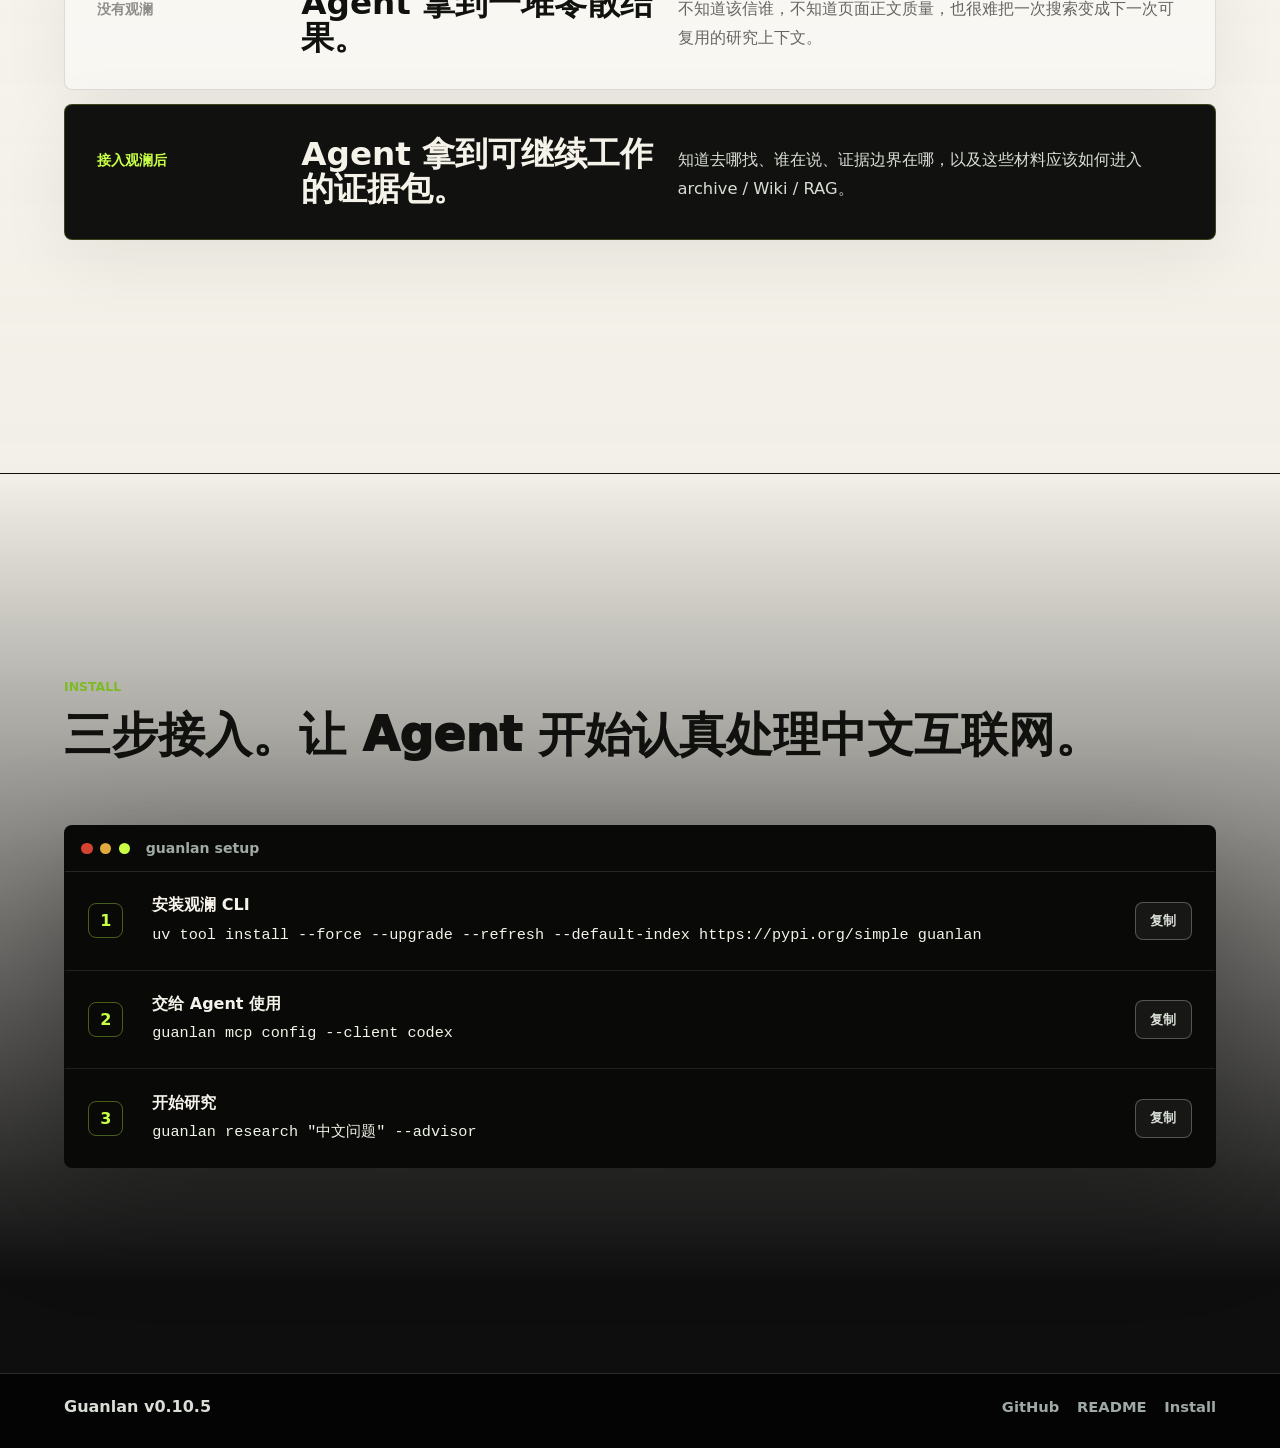
==== commit 17b4b576: "fix: 修复遥测面板时间语义与刷新风暴" ====
--- a/website/index.html
+++ b/website/index.html
@@ -32,7 +32,7 @@
     <link rel="icon" href="./assets/guanlan-logo.svg" type="image/svg+xml" />
     <link rel="icon" href="./assets/guanlan-logo-512.png" type="image/png" sizes="512x512" />
     <link rel="apple-touch-icon" href="./assets/apple-touch-icon.png" />
-    <link rel="stylesheet" href="./styles.css?v=0.10.4-read-hotfix-20260823" />
+    <link rel="stylesheet" href="./styles.css?v=0.10.5-telemetry-recovery-20260824" />
   </head>
   <body>
     <canvas id="research-field" aria-hidden="true"></canvas>
@@ -184,12 +184,12 @@
     </main>
 
     <footer class="site-footer">
-      <span>Guanlan v0.10.4</span>
+      <span>Guanlan v0.10.5</span>
       <a href="https://github.com/shenyangs/Guanlan" target="_blank" rel="noopener noreferrer">GitHub</a>
       <a href="https://github.com/shenyangs/Guanlan#readme" target="_blank" rel="noopener noreferrer">README</a>
       <a href="https://github.com/shenyangs/Guanlan/blob/main/docs/install.md" target="_blank" rel="noopener noreferrer">Install</a>
     </footer>
 
-    <script src="./main.js?v=0.10.4-read-hotfix-20260823"></script>
+    <script src="./main.js?v=0.10.5-telemetry-recovery-20260824"></script>
   </body>
 </html>
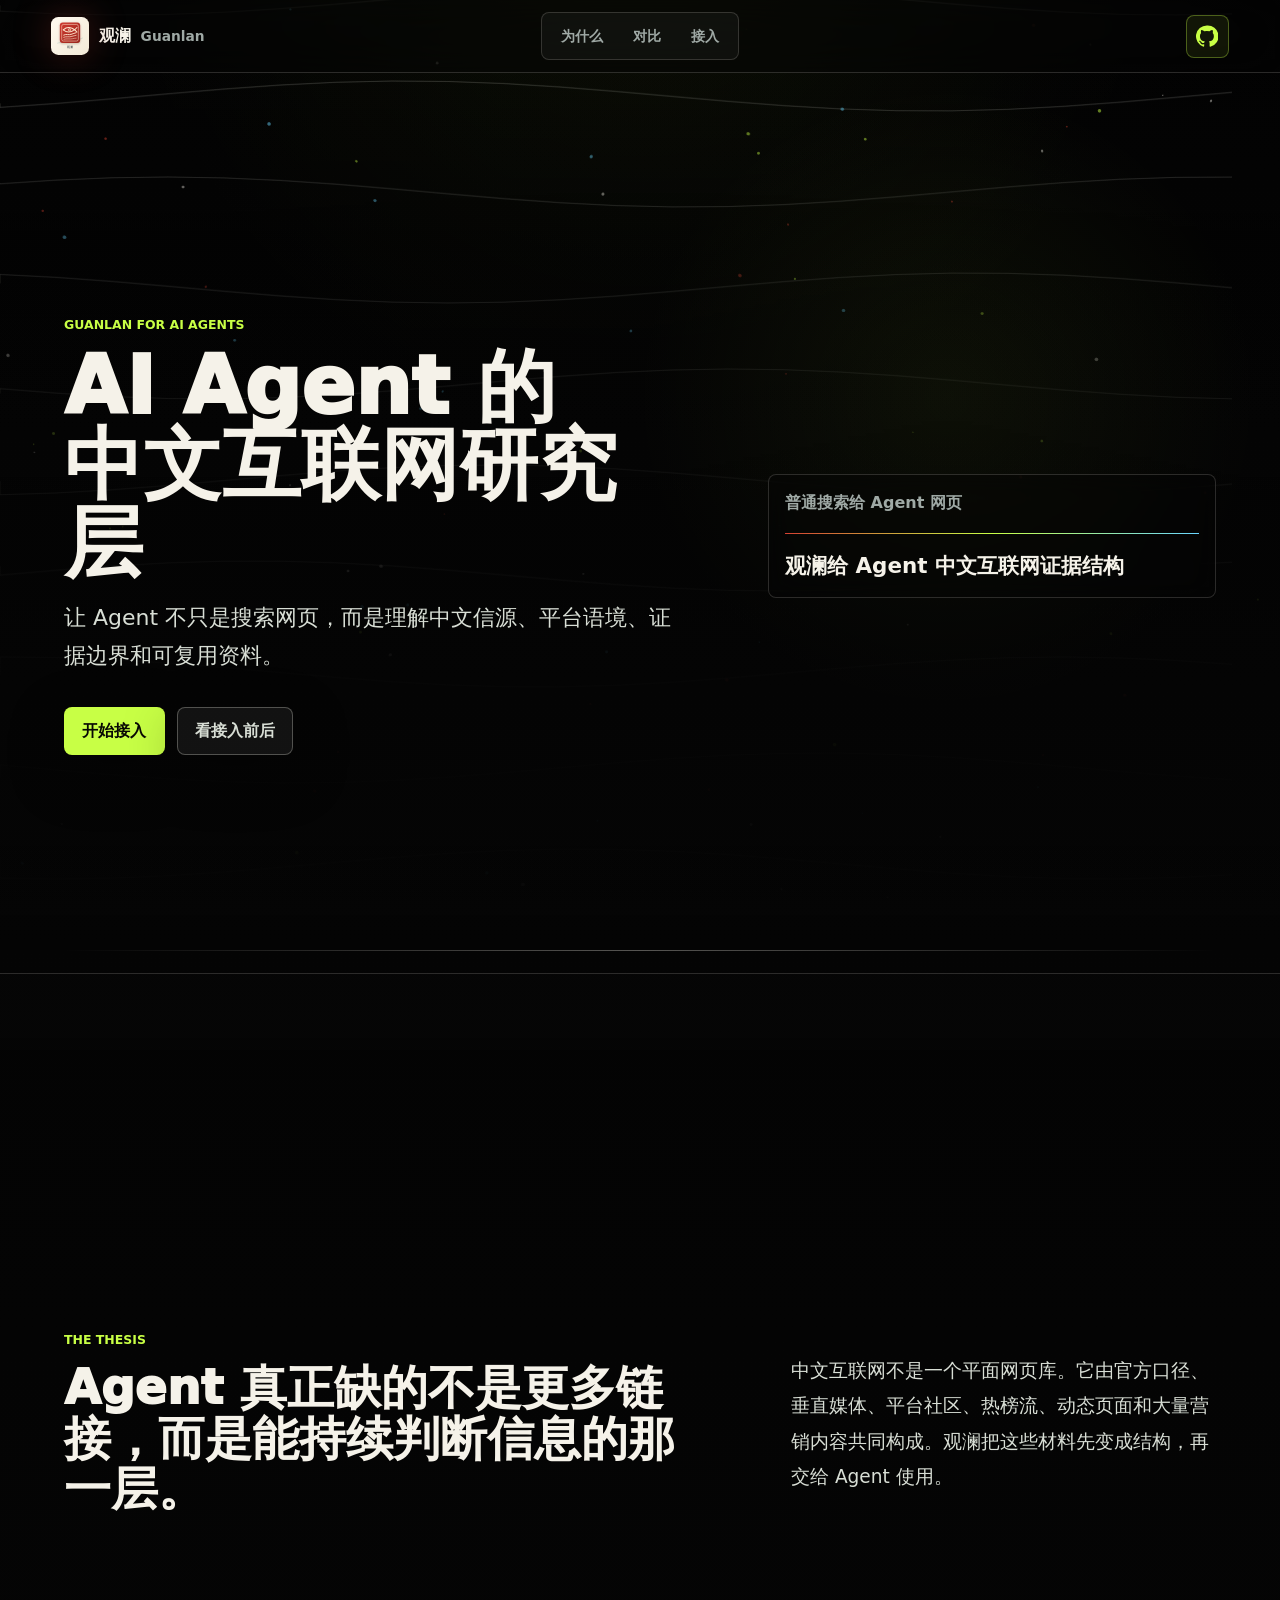
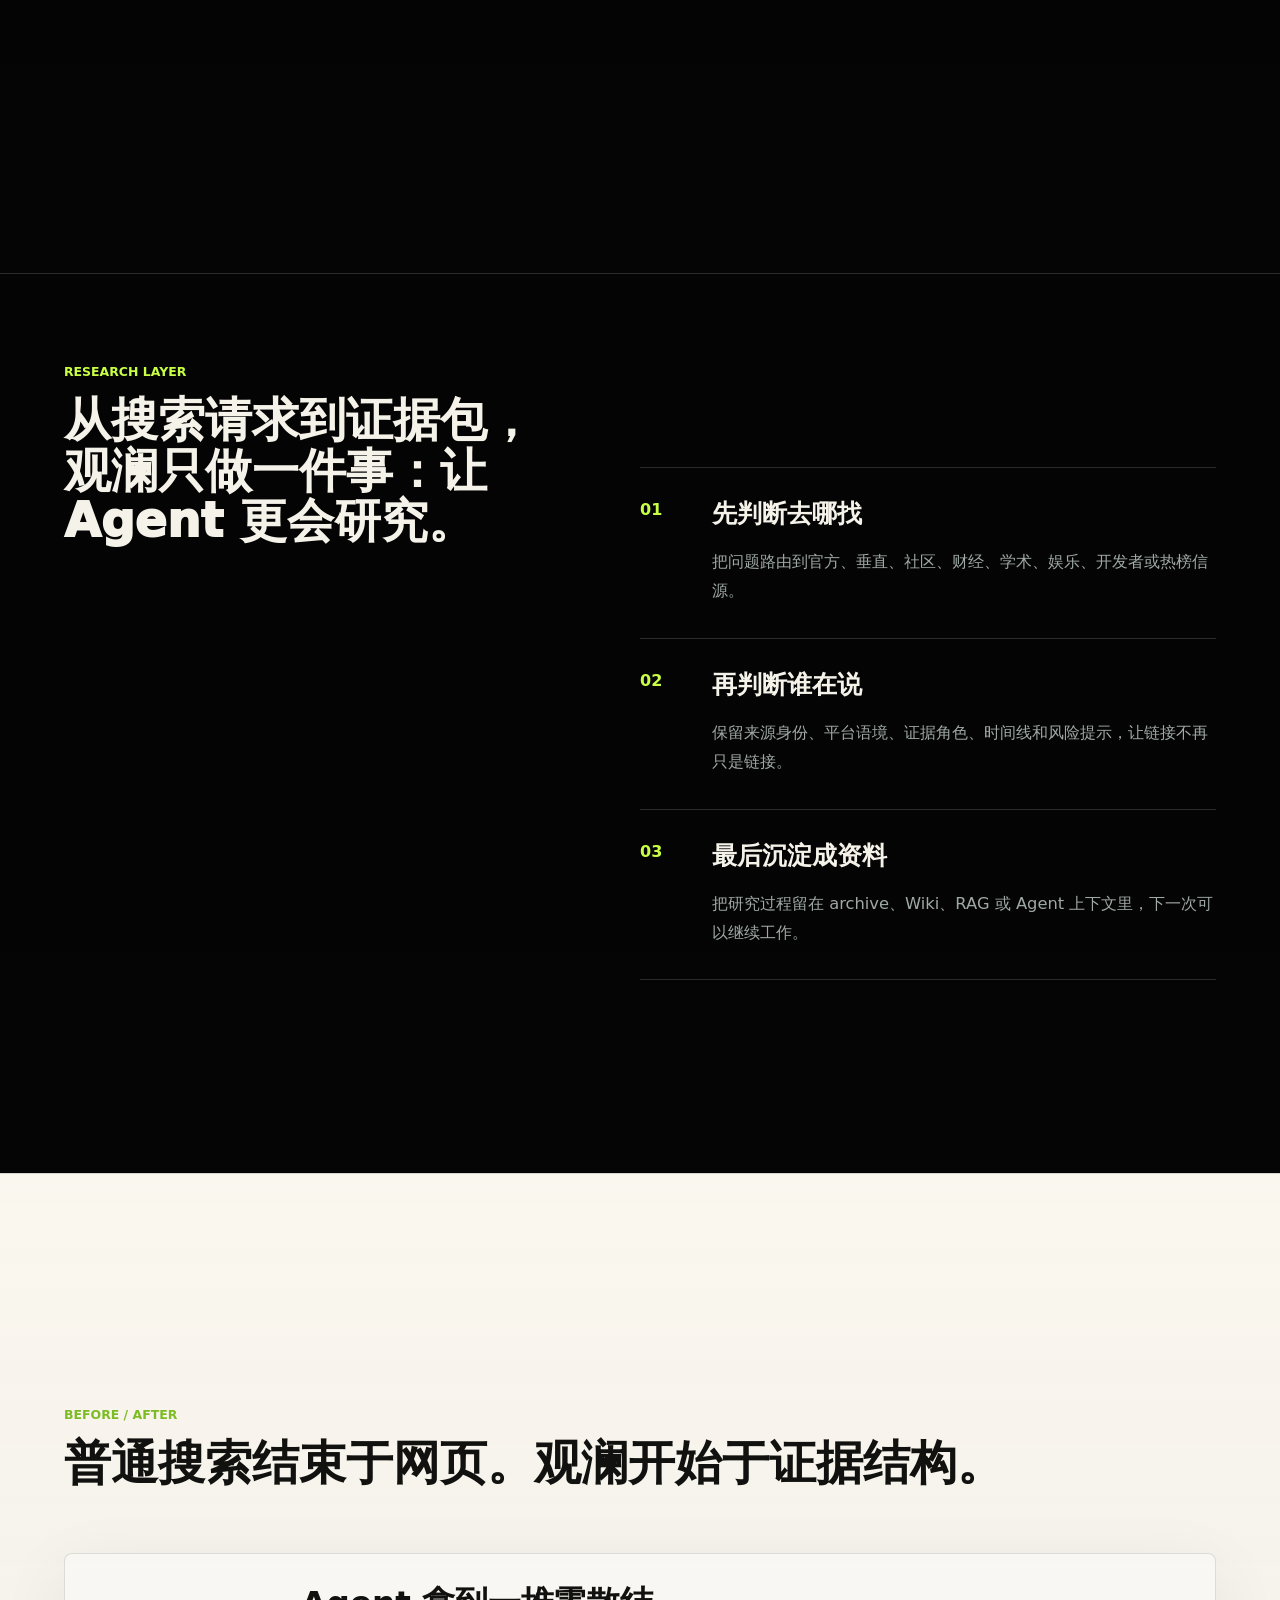
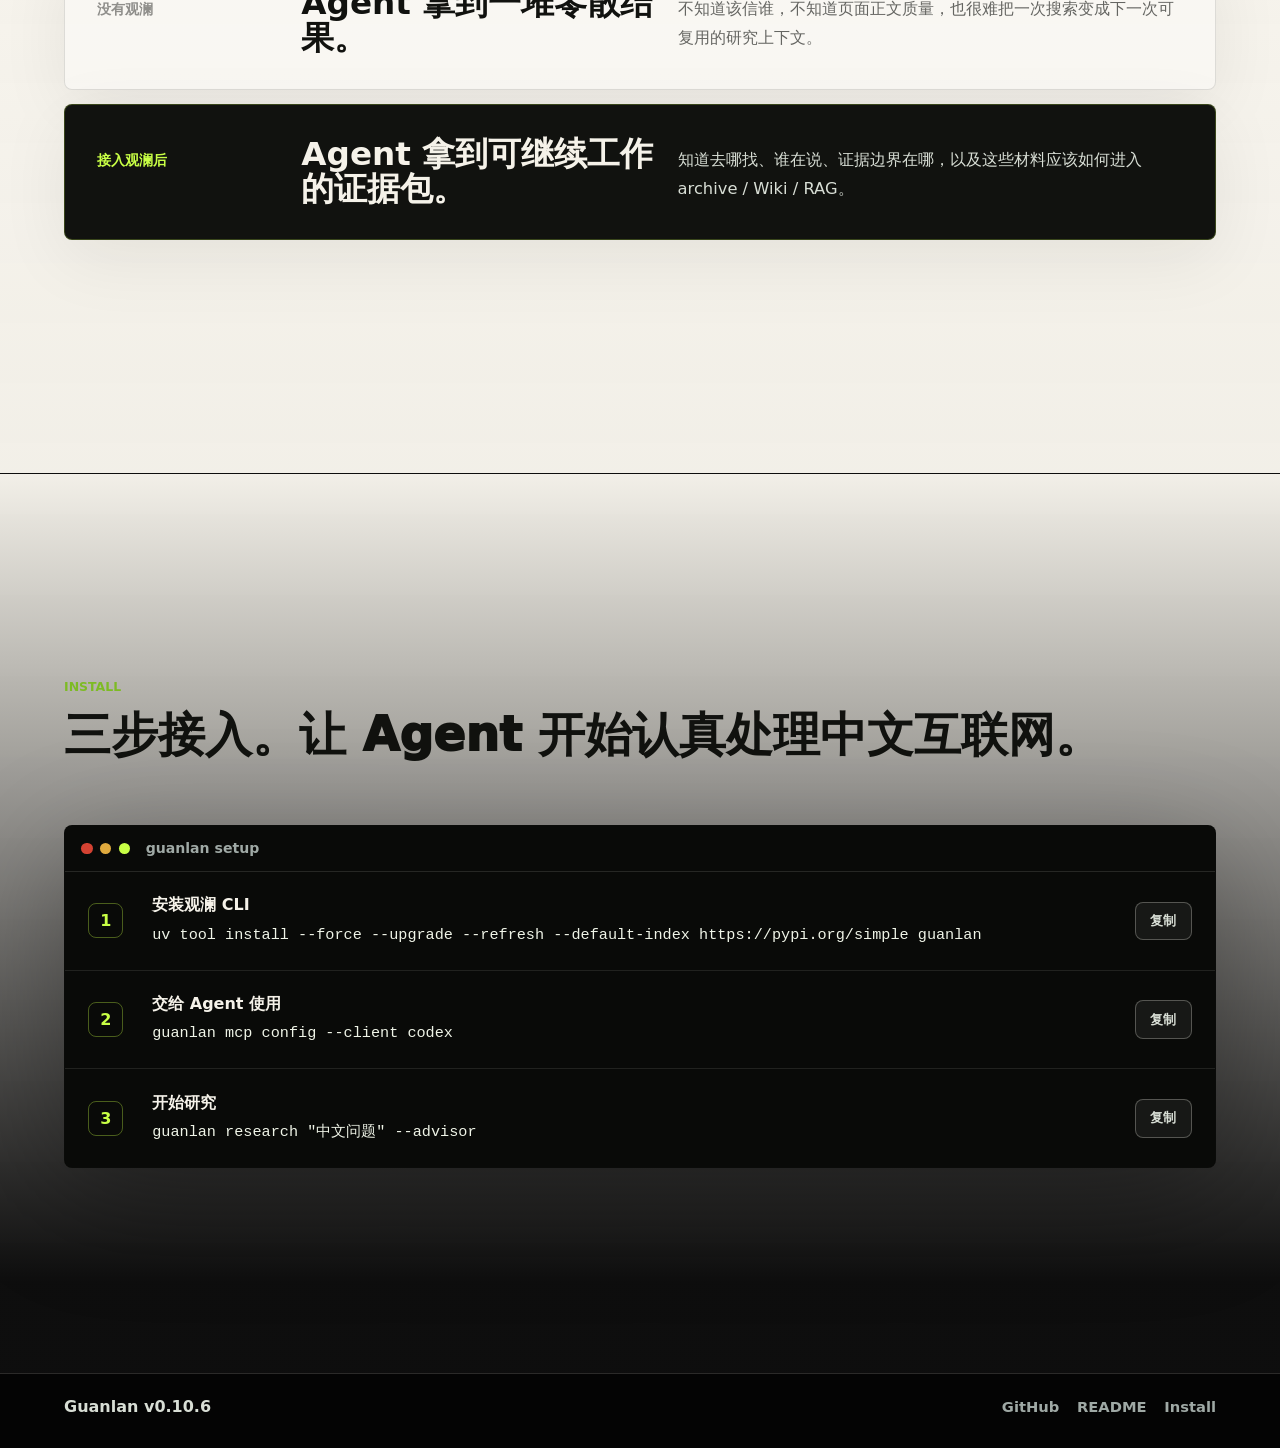
==== commit 093f4b86: "fix: 避免遥测采集器重启重复全量迁移" ====
--- a/website/index.html
+++ b/website/index.html
@@ -32,7 +32,7 @@
     <link rel="icon" href="./assets/guanlan-logo.svg" type="image/svg+xml" />
     <link rel="icon" href="./assets/guanlan-logo-512.png" type="image/png" sizes="512x512" />
     <link rel="apple-touch-icon" href="./assets/apple-touch-icon.png" />
-    <link rel="stylesheet" href="./styles.css?v=0.10.5-telemetry-recovery-20260824" />
+    <link rel="stylesheet" href="./styles.css?v=0.10.6-telemetry-startup-recovery-20260824" />
   </head>
   <body>
     <canvas id="research-field" aria-hidden="true"></canvas>
@@ -184,12 +184,12 @@
     </main>
 
     <footer class="site-footer">
-      <span>Guanlan v0.10.5</span>
+      <span>Guanlan v0.10.6</span>
       <a href="https://github.com/shenyangs/Guanlan" target="_blank" rel="noopener noreferrer">GitHub</a>
       <a href="https://github.com/shenyangs/Guanlan#readme" target="_blank" rel="noopener noreferrer">README</a>
       <a href="https://github.com/shenyangs/Guanlan/blob/main/docs/install.md" target="_blank" rel="noopener noreferrer">Install</a>
     </footer>
 
-    <script src="./main.js?v=0.10.5-telemetry-recovery-20260824"></script>
+    <script src="./main.js?v=0.10.6-telemetry-startup-recovery-20260824"></script>
   </body>
 </html>
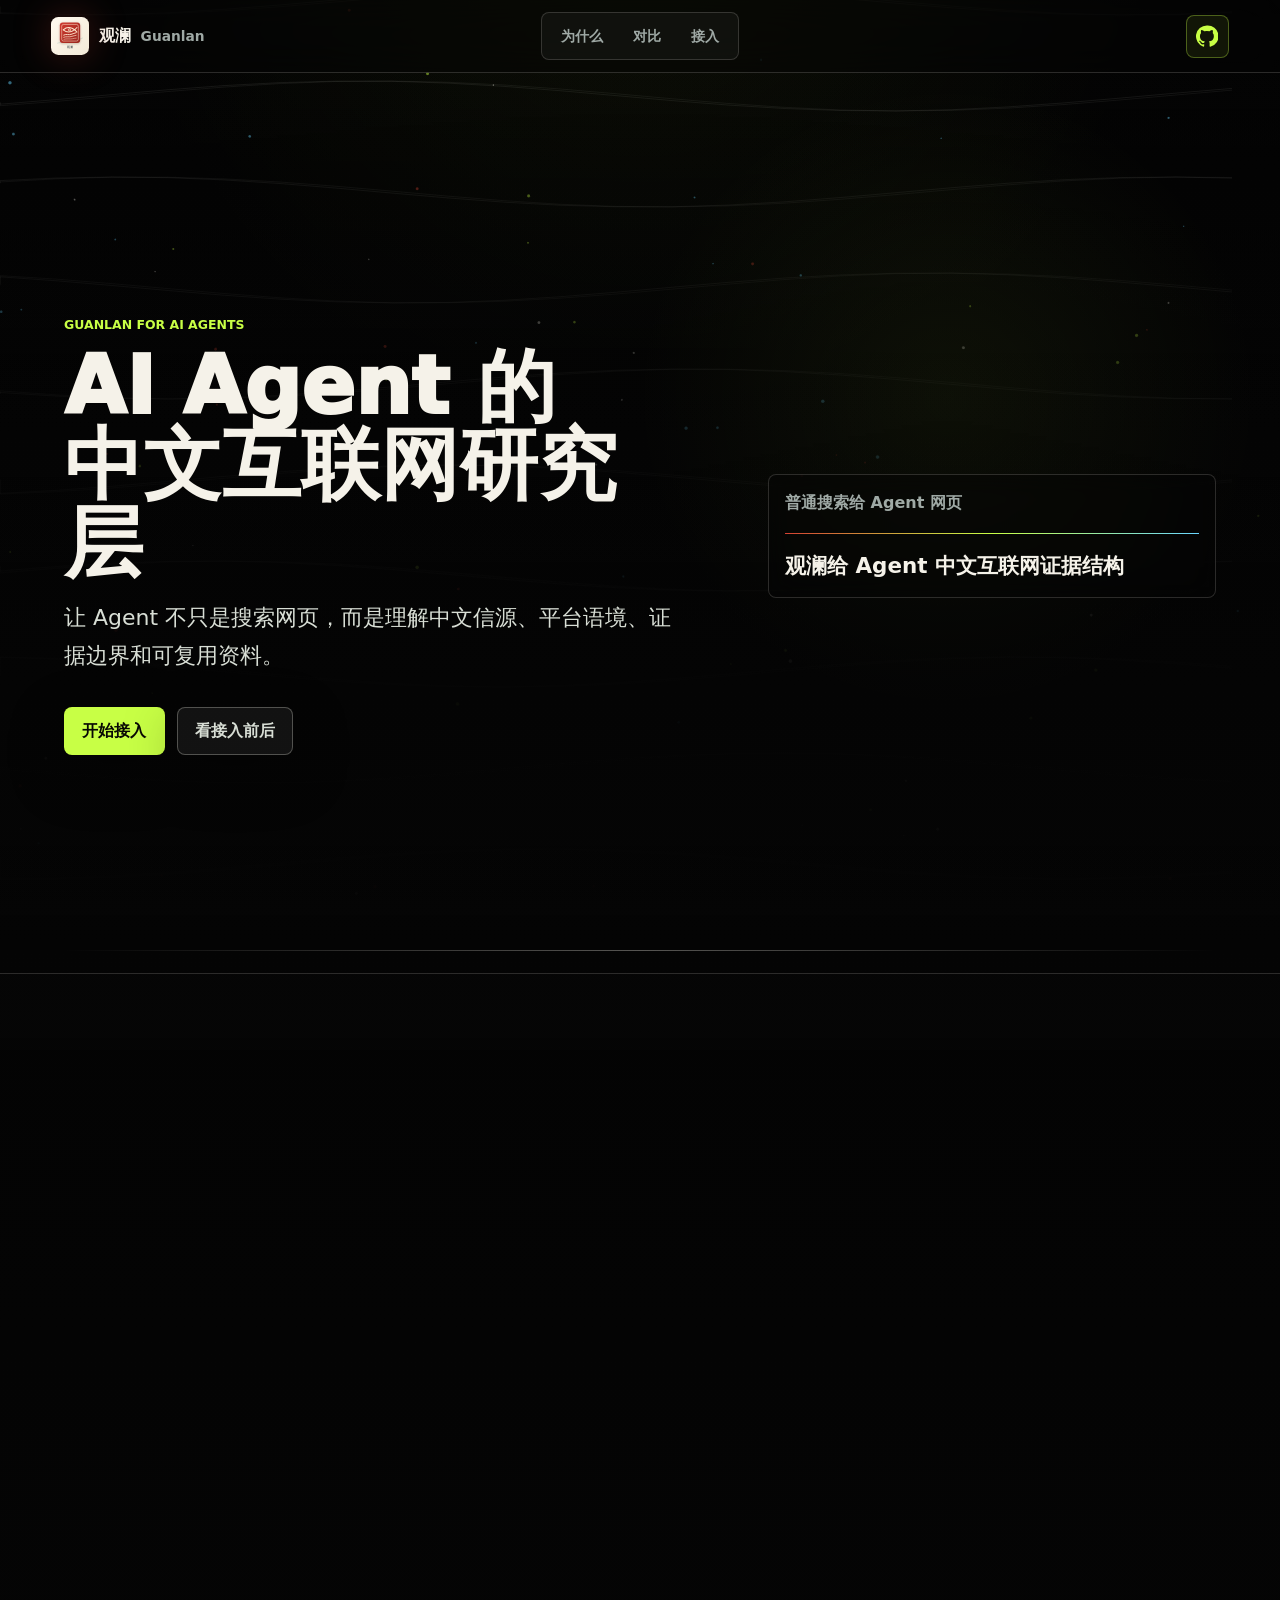
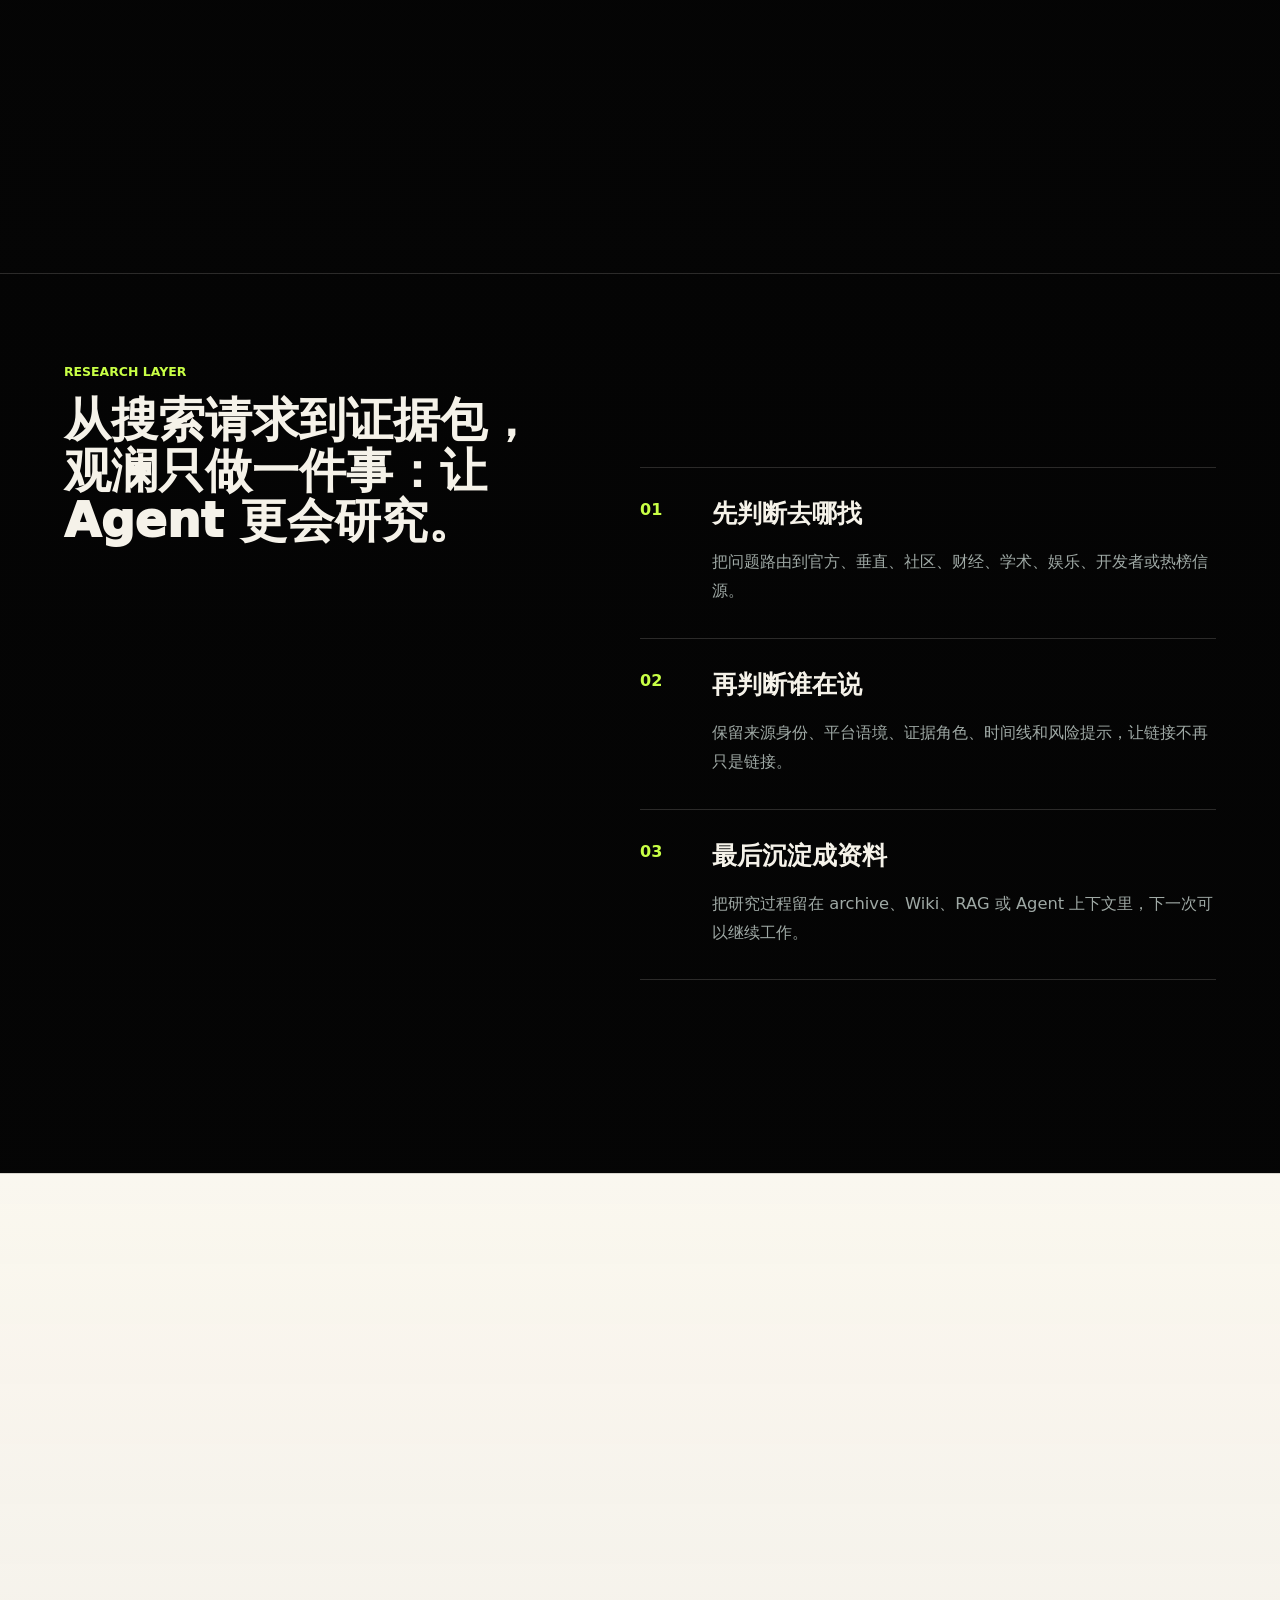
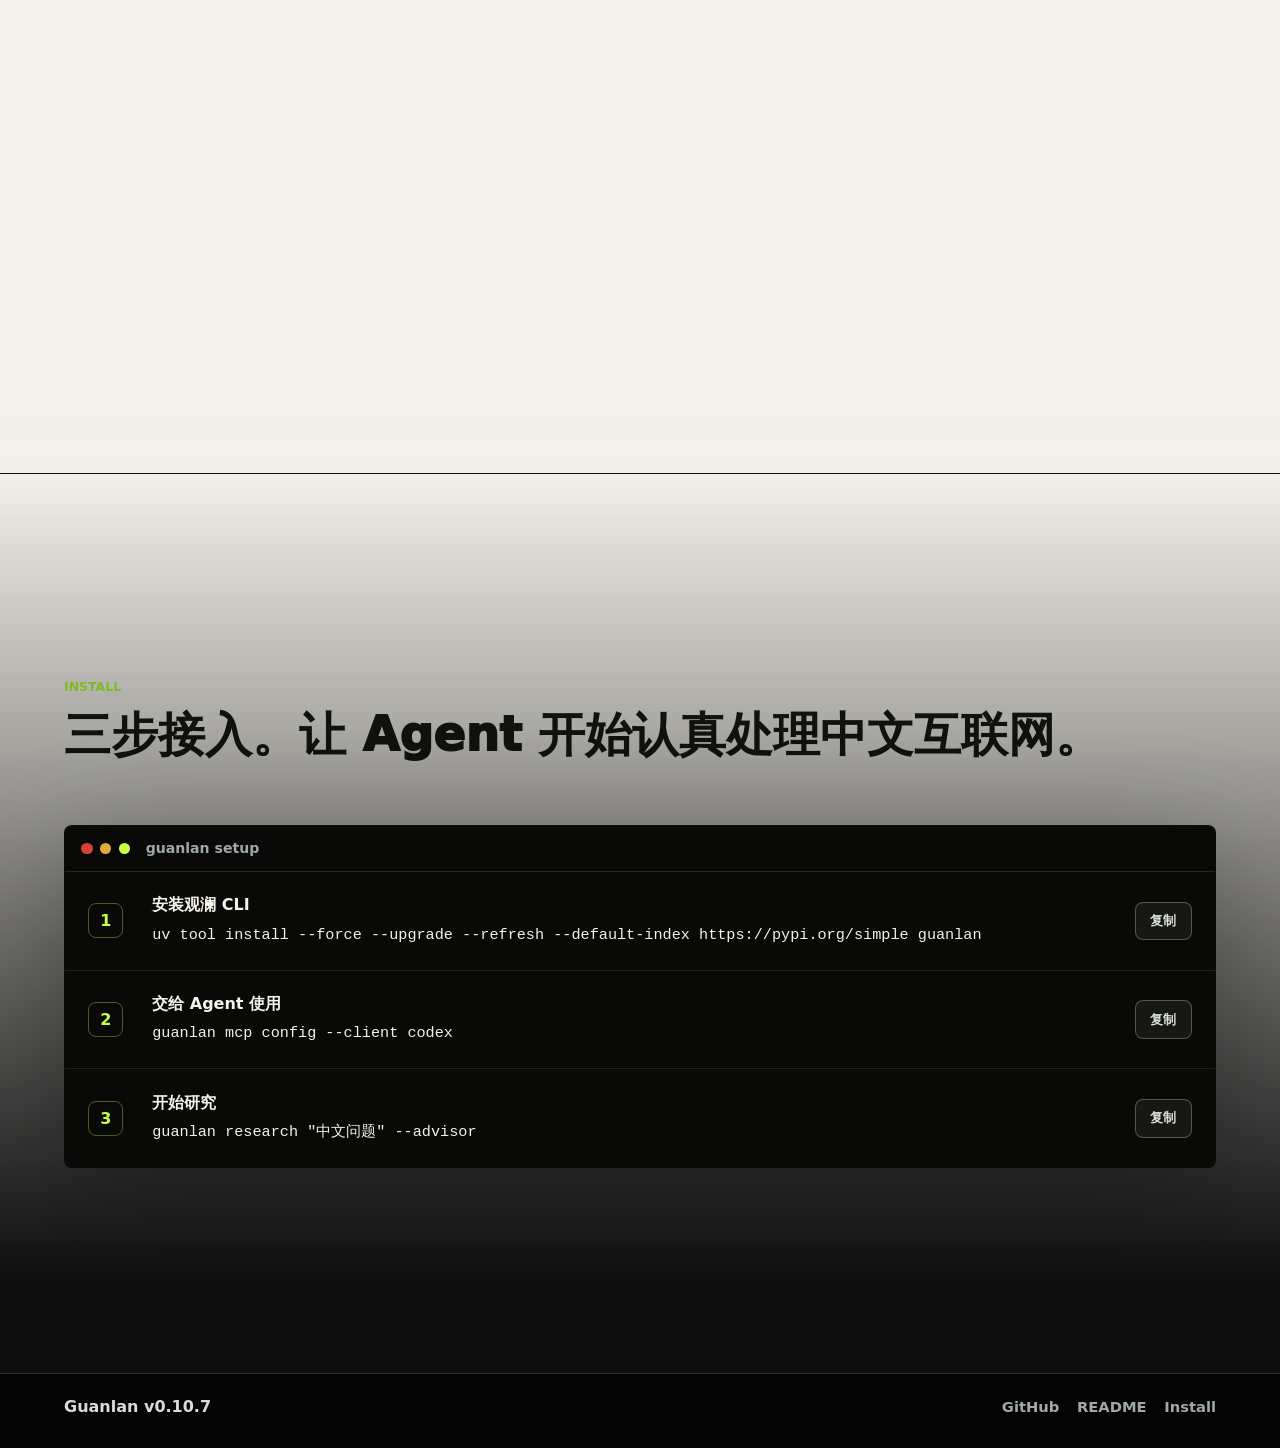
==== commit 8b799539: "fix: 重构遥测留存读模型与状态可见性" ====
--- a/website/index.html
+++ b/website/index.html
@@ -32,7 +32,7 @@
     <link rel="icon" href="./assets/guanlan-logo.svg" type="image/svg+xml" />
     <link rel="icon" href="./assets/guanlan-logo-512.png" type="image/png" sizes="512x512" />
     <link rel="apple-touch-icon" href="./assets/apple-touch-icon.png" />
-    <link rel="stylesheet" href="./styles.css?v=0.10.6-telemetry-startup-recovery-20260824" />
+    <link rel="stylesheet" href="./styles.css?v=0.10.7-telemetry-read-model-20260824" />
   </head>
   <body>
     <canvas id="research-field" aria-hidden="true"></canvas>
@@ -184,12 +184,12 @@
     </main>
 
     <footer class="site-footer">
-      <span>Guanlan v0.10.6</span>
+      <span>Guanlan v0.10.7</span>
       <a href="https://github.com/shenyangs/Guanlan" target="_blank" rel="noopener noreferrer">GitHub</a>
       <a href="https://github.com/shenyangs/Guanlan#readme" target="_blank" rel="noopener noreferrer">README</a>
       <a href="https://github.com/shenyangs/Guanlan/blob/main/docs/install.md" target="_blank" rel="noopener noreferrer">Install</a>
     </footer>
 
-    <script src="./main.js?v=0.10.6-telemetry-startup-recovery-20260824"></script>
+    <script src="./main.js?v=0.10.7-telemetry-read-model-20260824"></script>
   </body>
 </html>
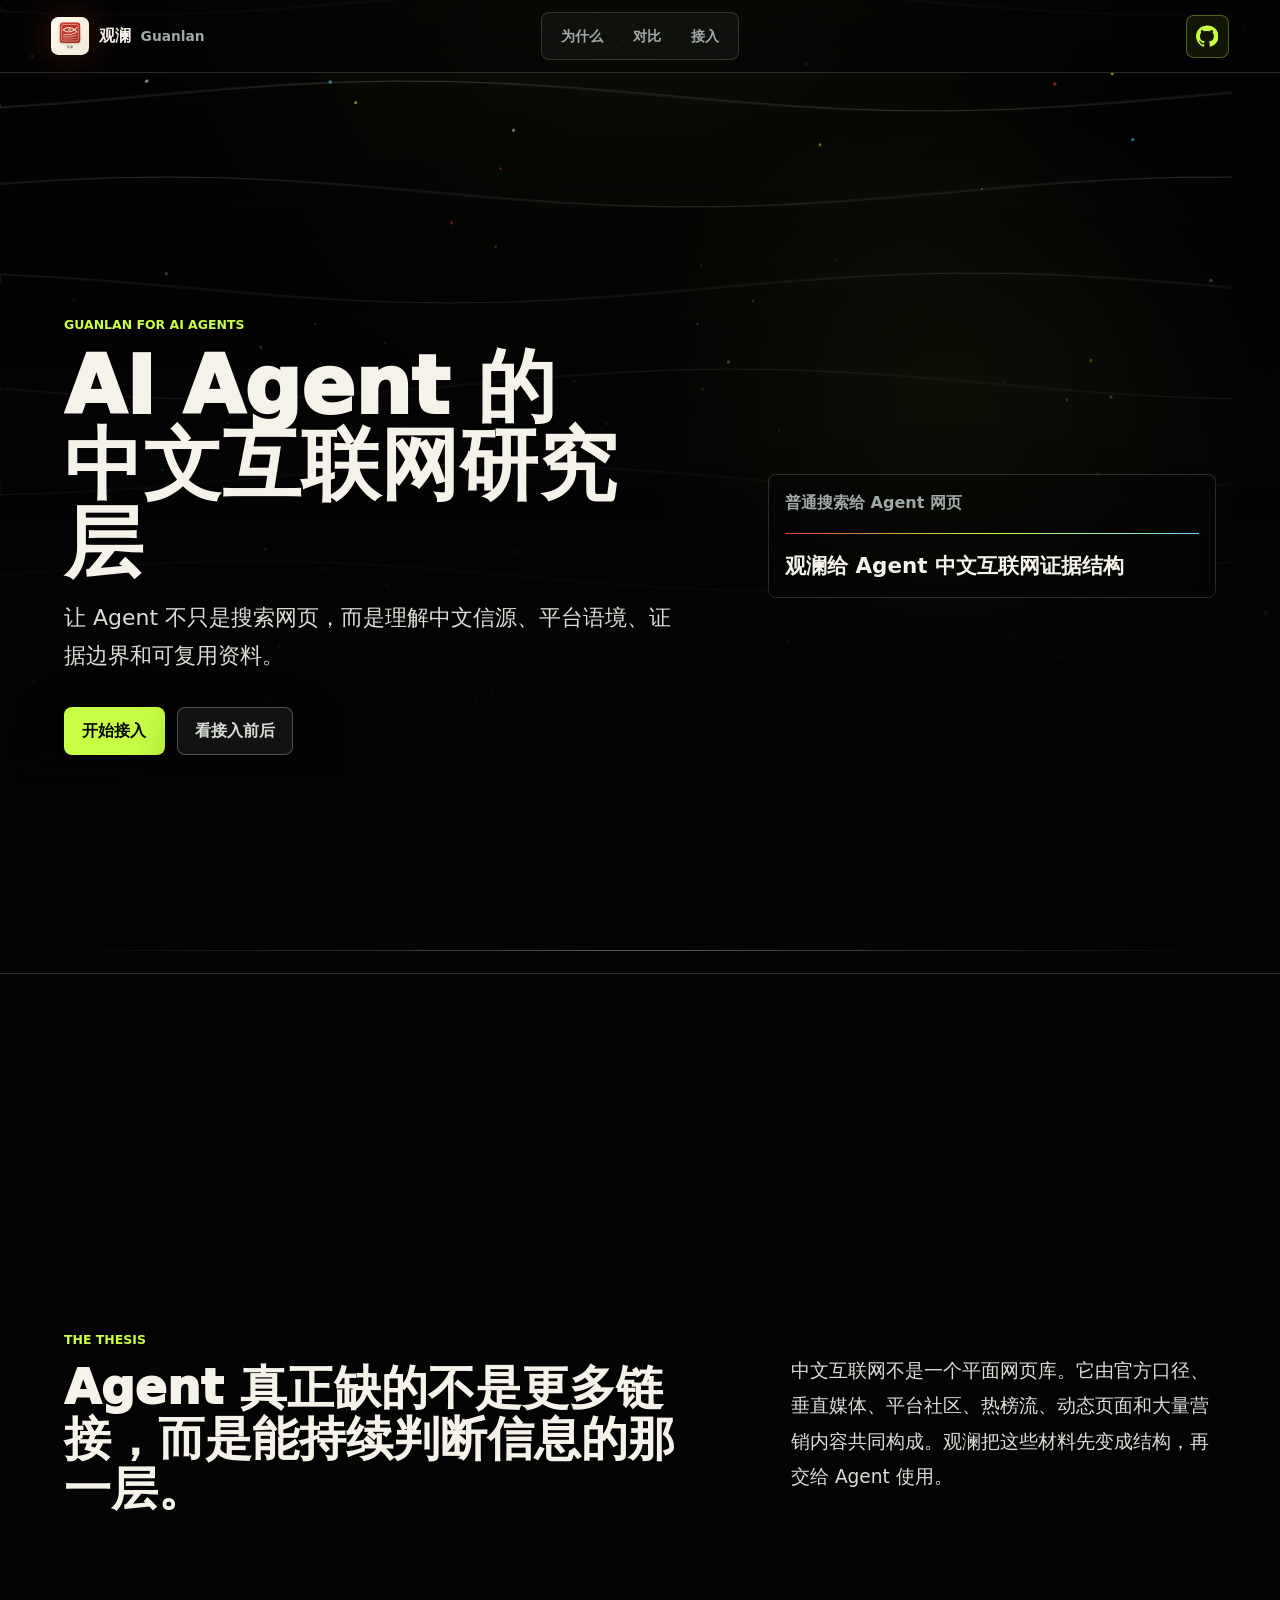
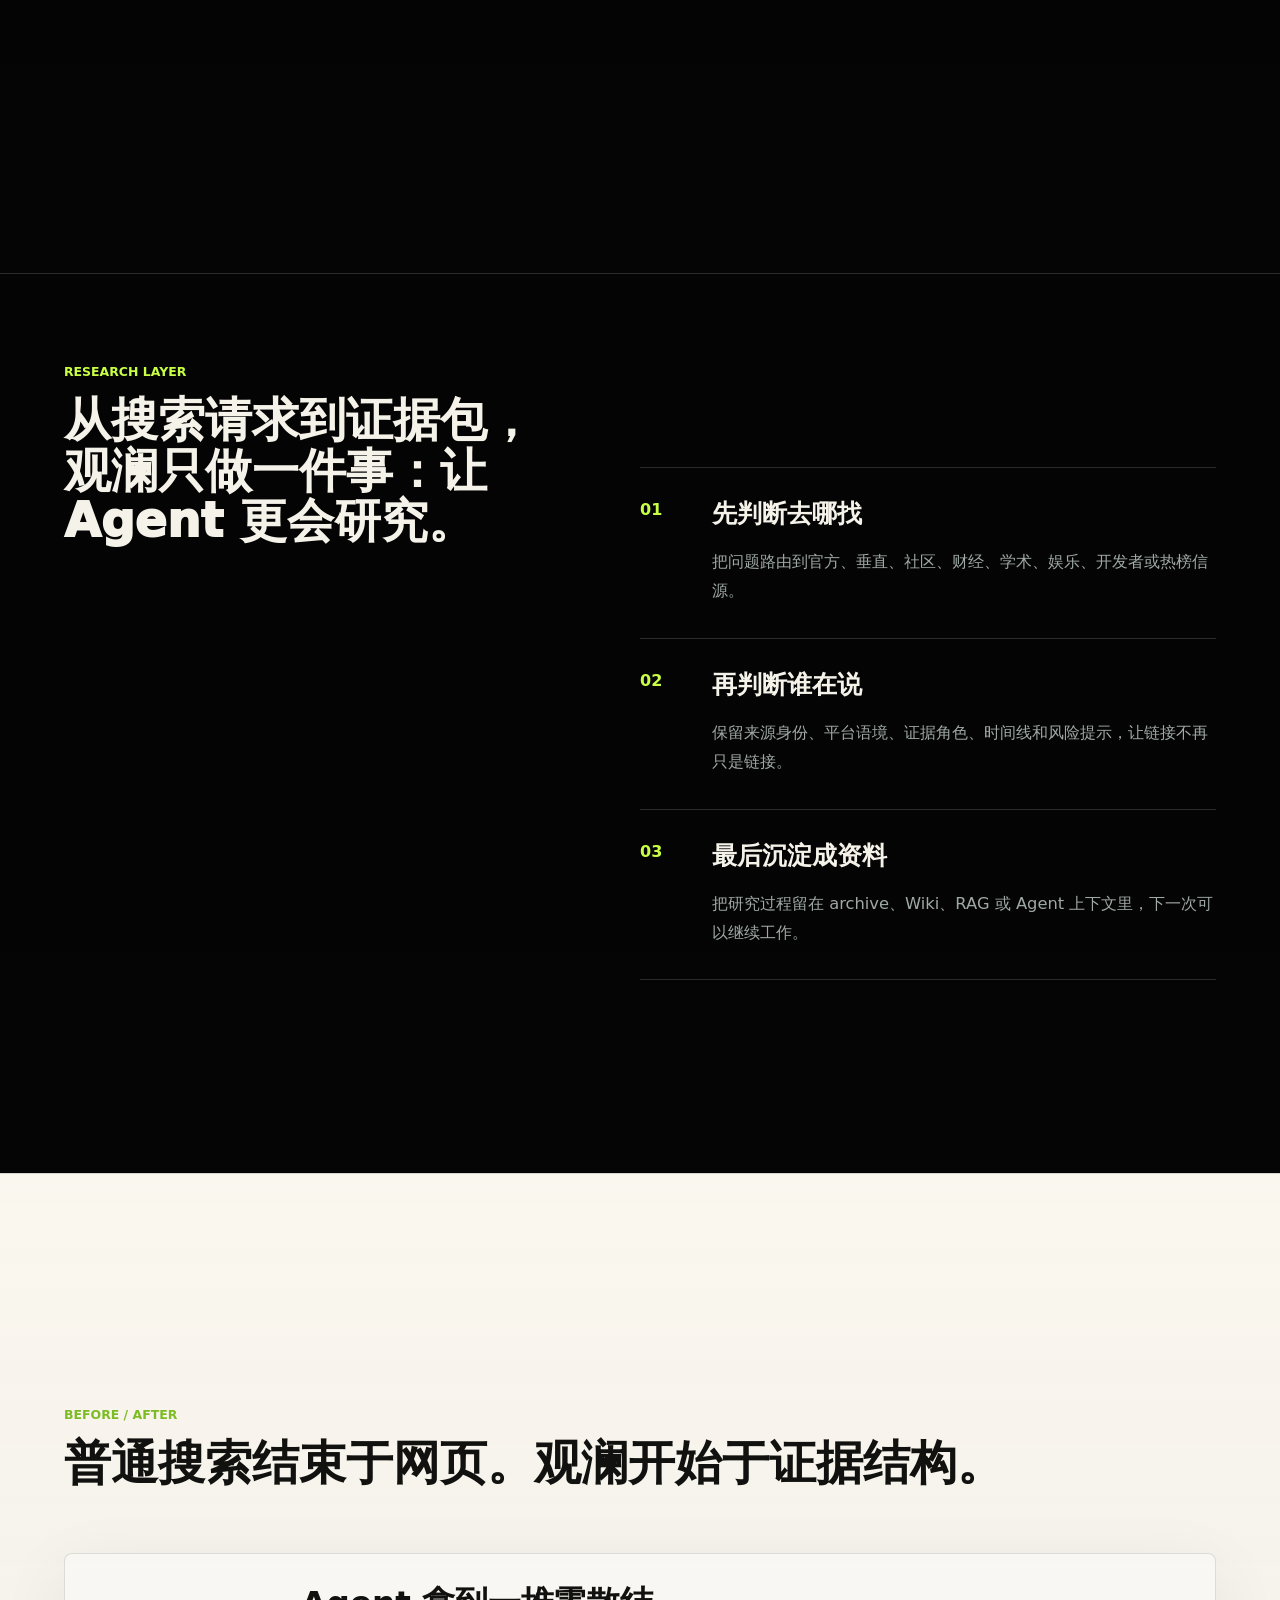
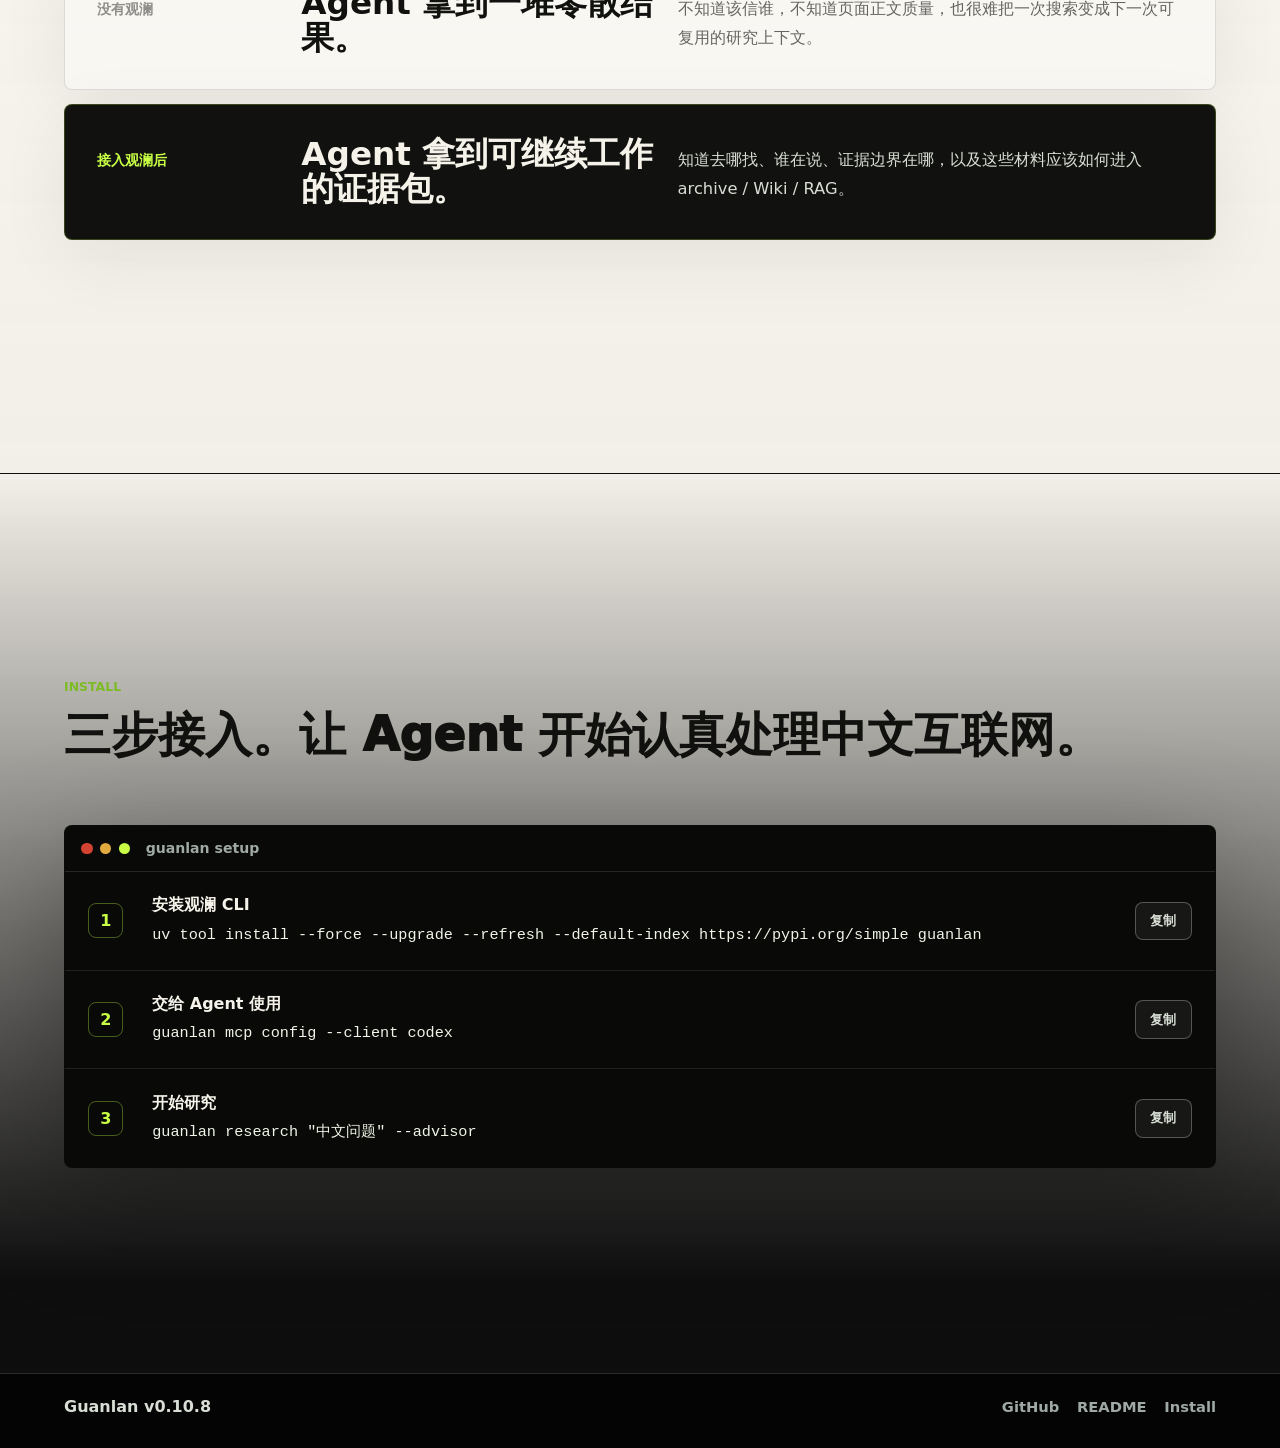
==== commit 90f6390f: "fix: 收紧遥测回放完成态与部署探针" ====
--- a/website/index.html
+++ b/website/index.html
@@ -32,7 +32,7 @@
     <link rel="icon" href="./assets/guanlan-logo.svg" type="image/svg+xml" />
     <link rel="icon" href="./assets/guanlan-logo-512.png" type="image/png" sizes="512x512" />
     <link rel="apple-touch-icon" href="./assets/apple-touch-icon.png" />
-    <link rel="stylesheet" href="./styles.css?v=0.10.7-telemetry-read-model-20260824" />
+    <link rel="stylesheet" href="./styles.css?v=0.10.8-telemetry-release-hardening-20260824" />
   </head>
   <body>
     <canvas id="research-field" aria-hidden="true"></canvas>
@@ -184,12 +184,12 @@
     </main>
 
     <footer class="site-footer">
-      <span>Guanlan v0.10.7</span>
+      <span>Guanlan v0.10.8</span>
       <a href="https://github.com/shenyangs/Guanlan" target="_blank" rel="noopener noreferrer">GitHub</a>
       <a href="https://github.com/shenyangs/Guanlan#readme" target="_blank" rel="noopener noreferrer">README</a>
       <a href="https://github.com/shenyangs/Guanlan/blob/main/docs/install.md" target="_blank" rel="noopener noreferrer">Install</a>
     </footer>
 
-    <script src="./main.js?v=0.10.7-telemetry-read-model-20260824"></script>
+    <script src="./main.js?v=0.10.8-telemetry-release-hardening-20260824"></script>
   </body>
 </html>
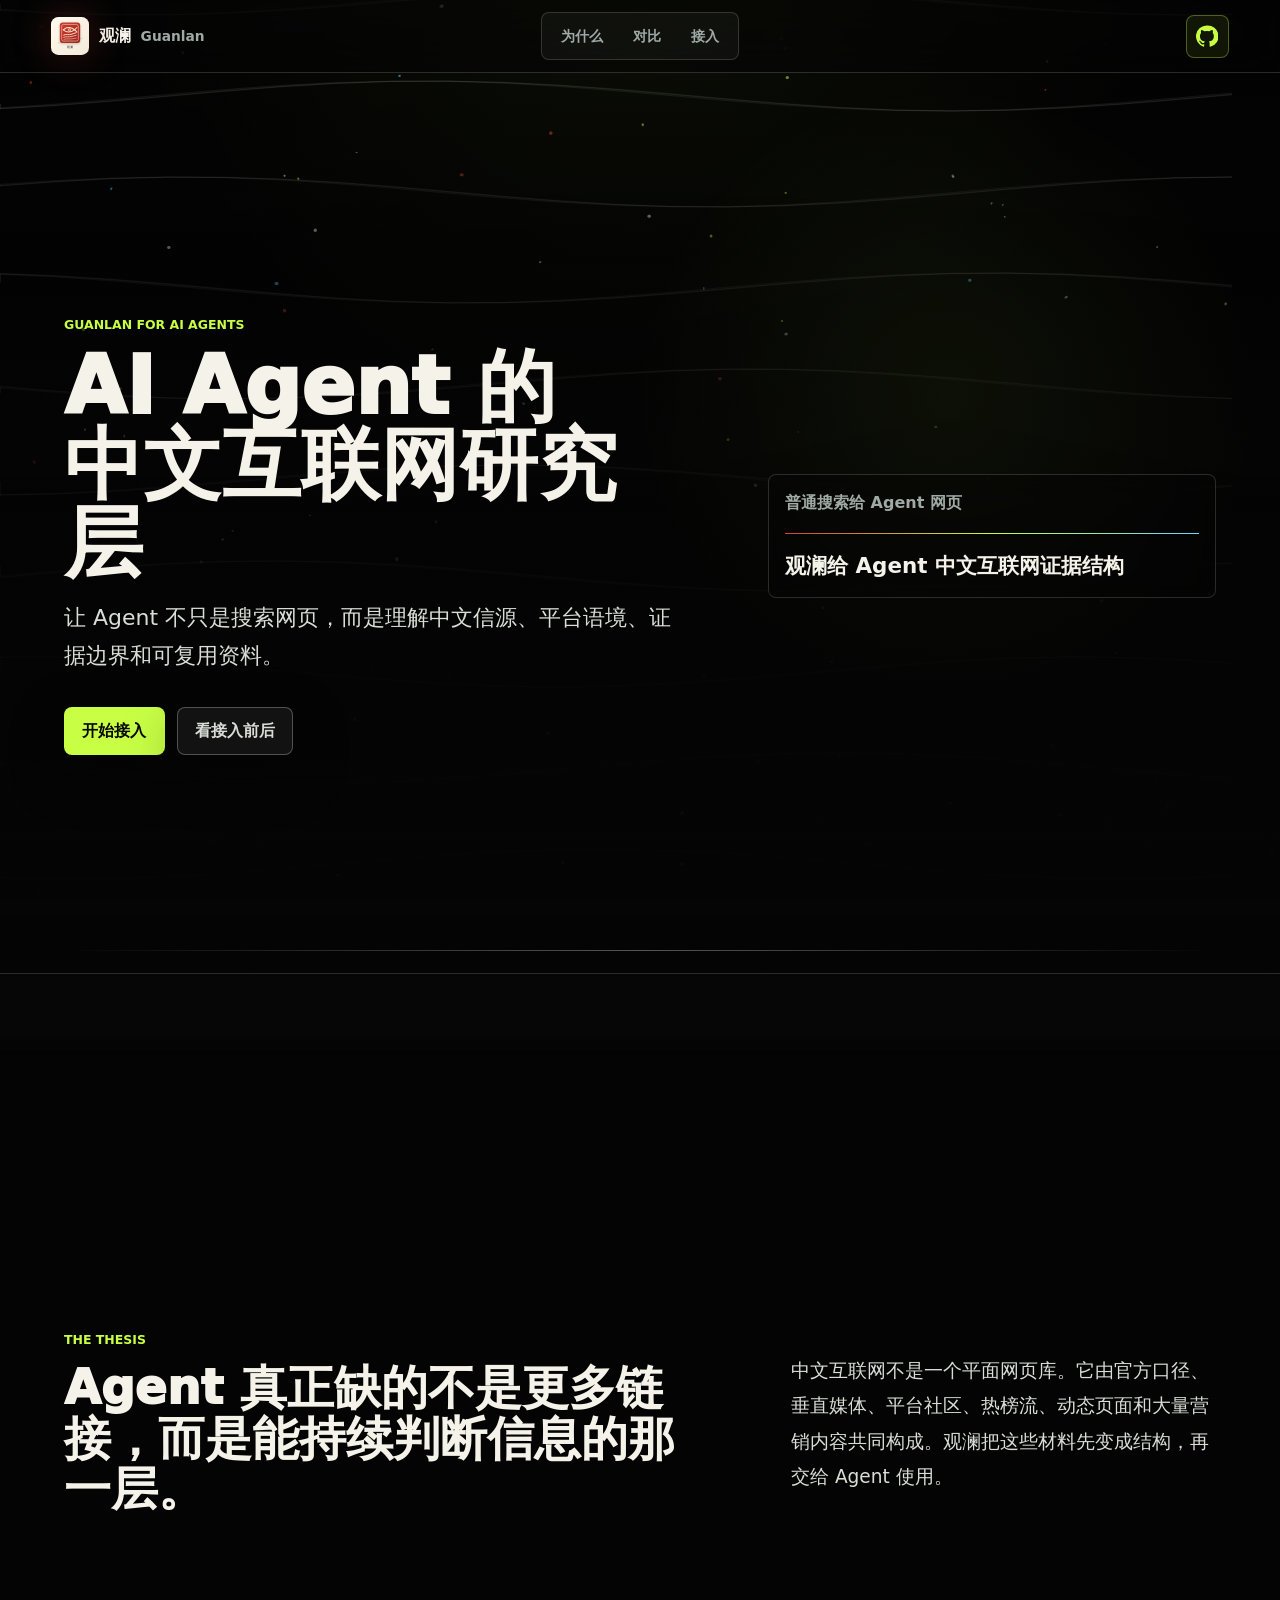
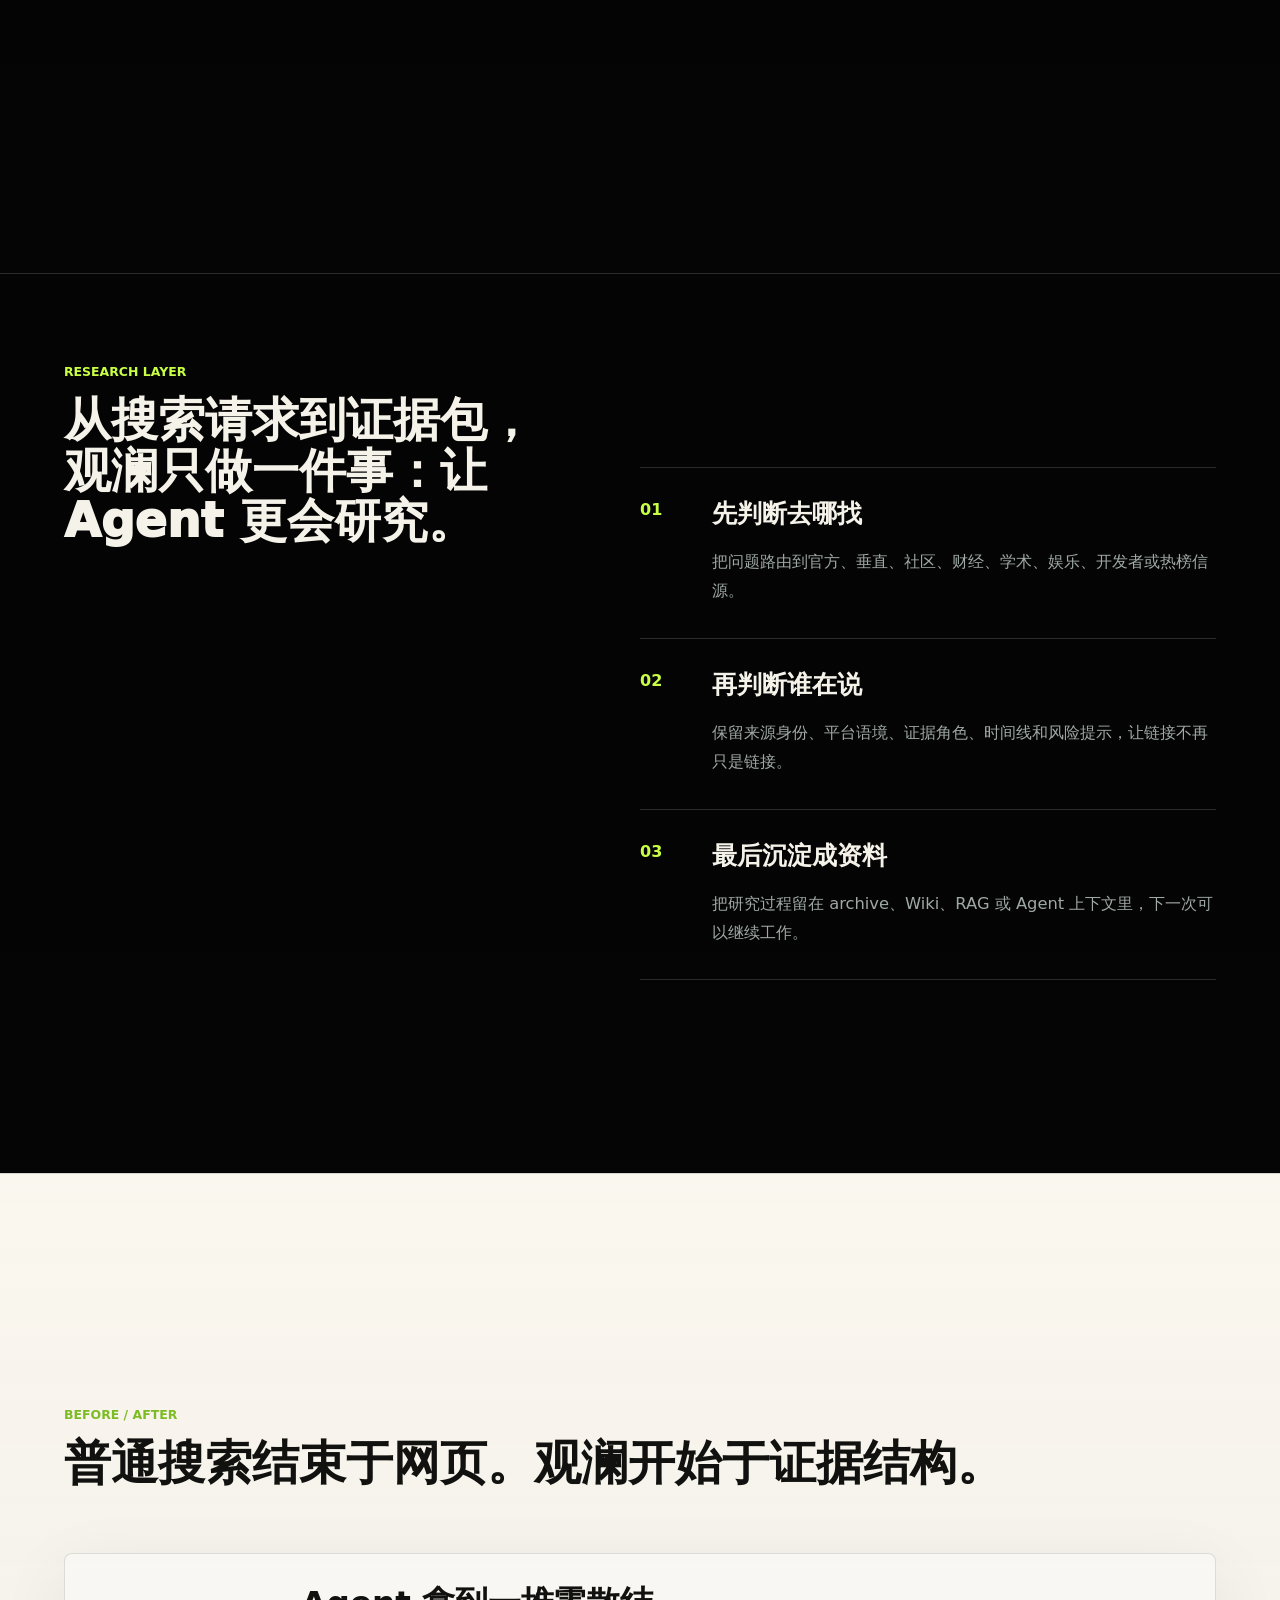
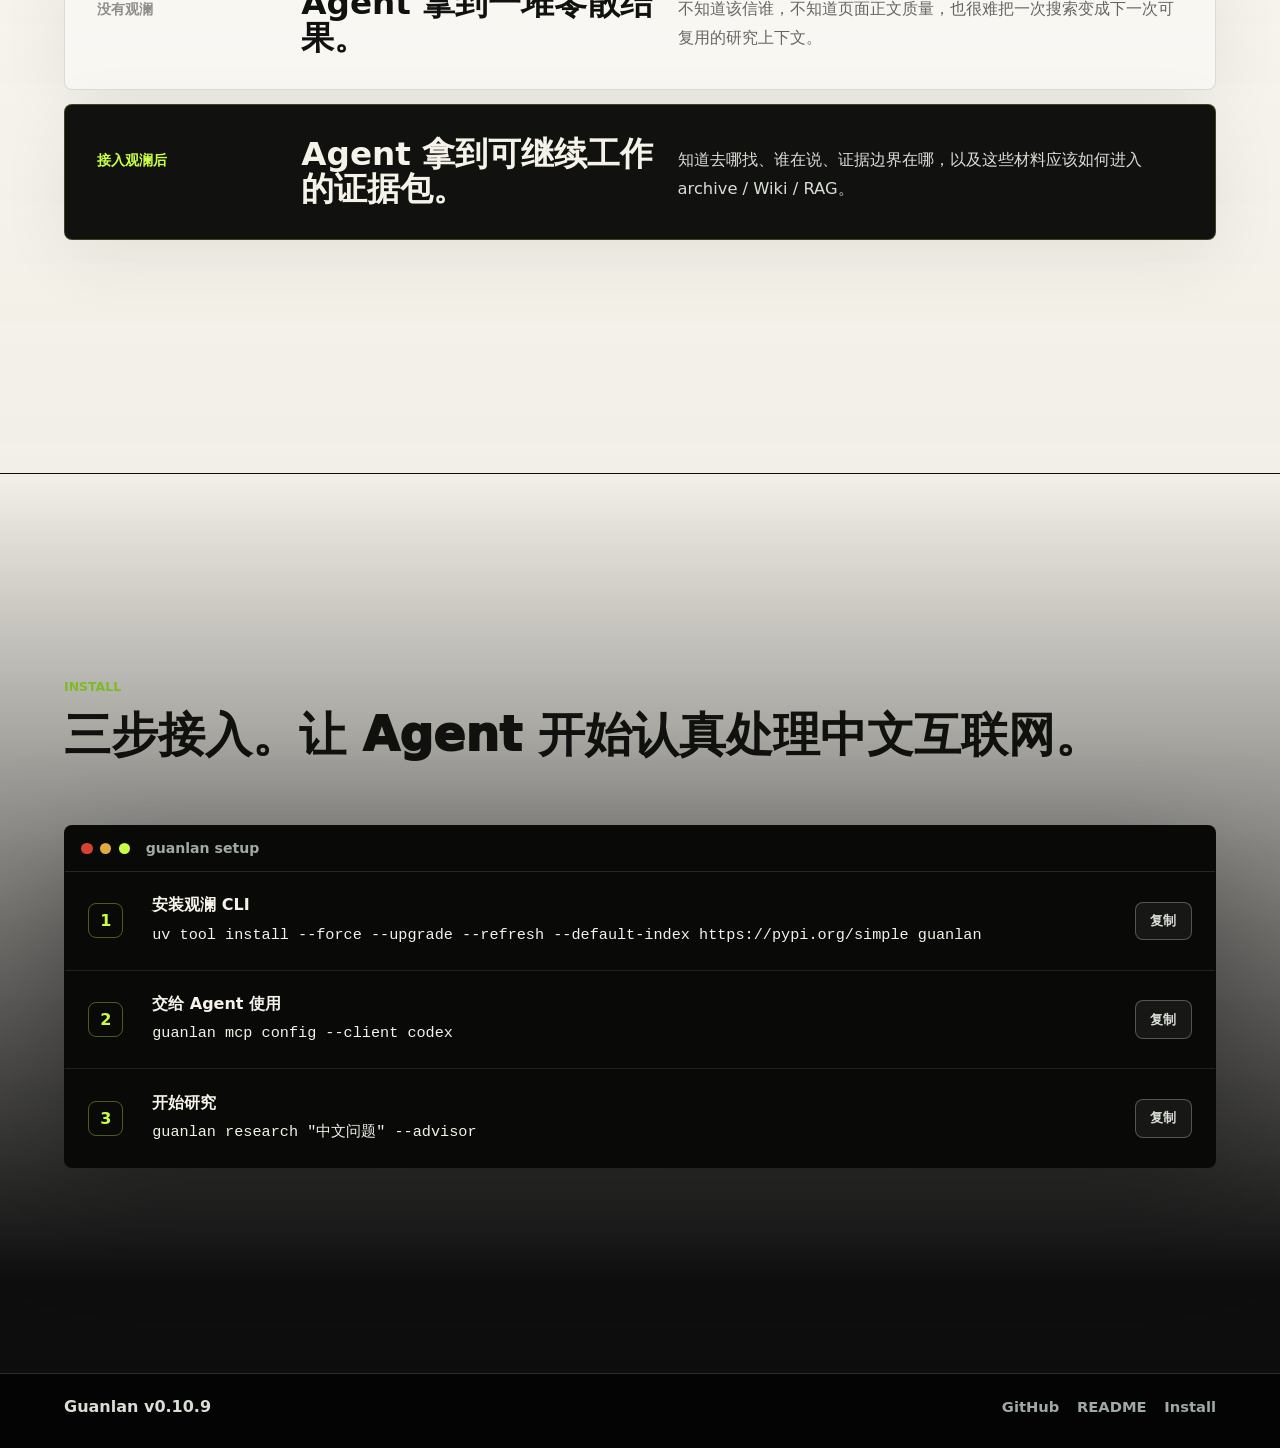
==== commit e0ef3562: "fix: 消除遥测部署探针假警报" ====
--- a/website/index.html
+++ b/website/index.html
@@ -32,7 +32,7 @@
     <link rel="icon" href="./assets/guanlan-logo.svg" type="image/svg+xml" />
     <link rel="icon" href="./assets/guanlan-logo-512.png" type="image/png" sizes="512x512" />
     <link rel="apple-touch-icon" href="./assets/apple-touch-icon.png" />
-    <link rel="stylesheet" href="./styles.css?v=0.10.8-telemetry-release-hardening-20260824" />
+    <link rel="stylesheet" href="./styles.css?v=0.10.9-telemetry-deploy-probe-20260824" />
   </head>
   <body>
     <canvas id="research-field" aria-hidden="true"></canvas>
@@ -184,12 +184,12 @@
     </main>
 
     <footer class="site-footer">
-      <span>Guanlan v0.10.8</span>
+      <span>Guanlan v0.10.9</span>
       <a href="https://github.com/shenyangs/Guanlan" target="_blank" rel="noopener noreferrer">GitHub</a>
       <a href="https://github.com/shenyangs/Guanlan#readme" target="_blank" rel="noopener noreferrer">README</a>
       <a href="https://github.com/shenyangs/Guanlan/blob/main/docs/install.md" target="_blank" rel="noopener noreferrer">Install</a>
     </footer>
 
-    <script src="./main.js?v=0.10.8-telemetry-release-hardening-20260824"></script>
+    <script src="./main.js?v=0.10.9-telemetry-deploy-probe-20260824"></script>
   </body>
 </html>
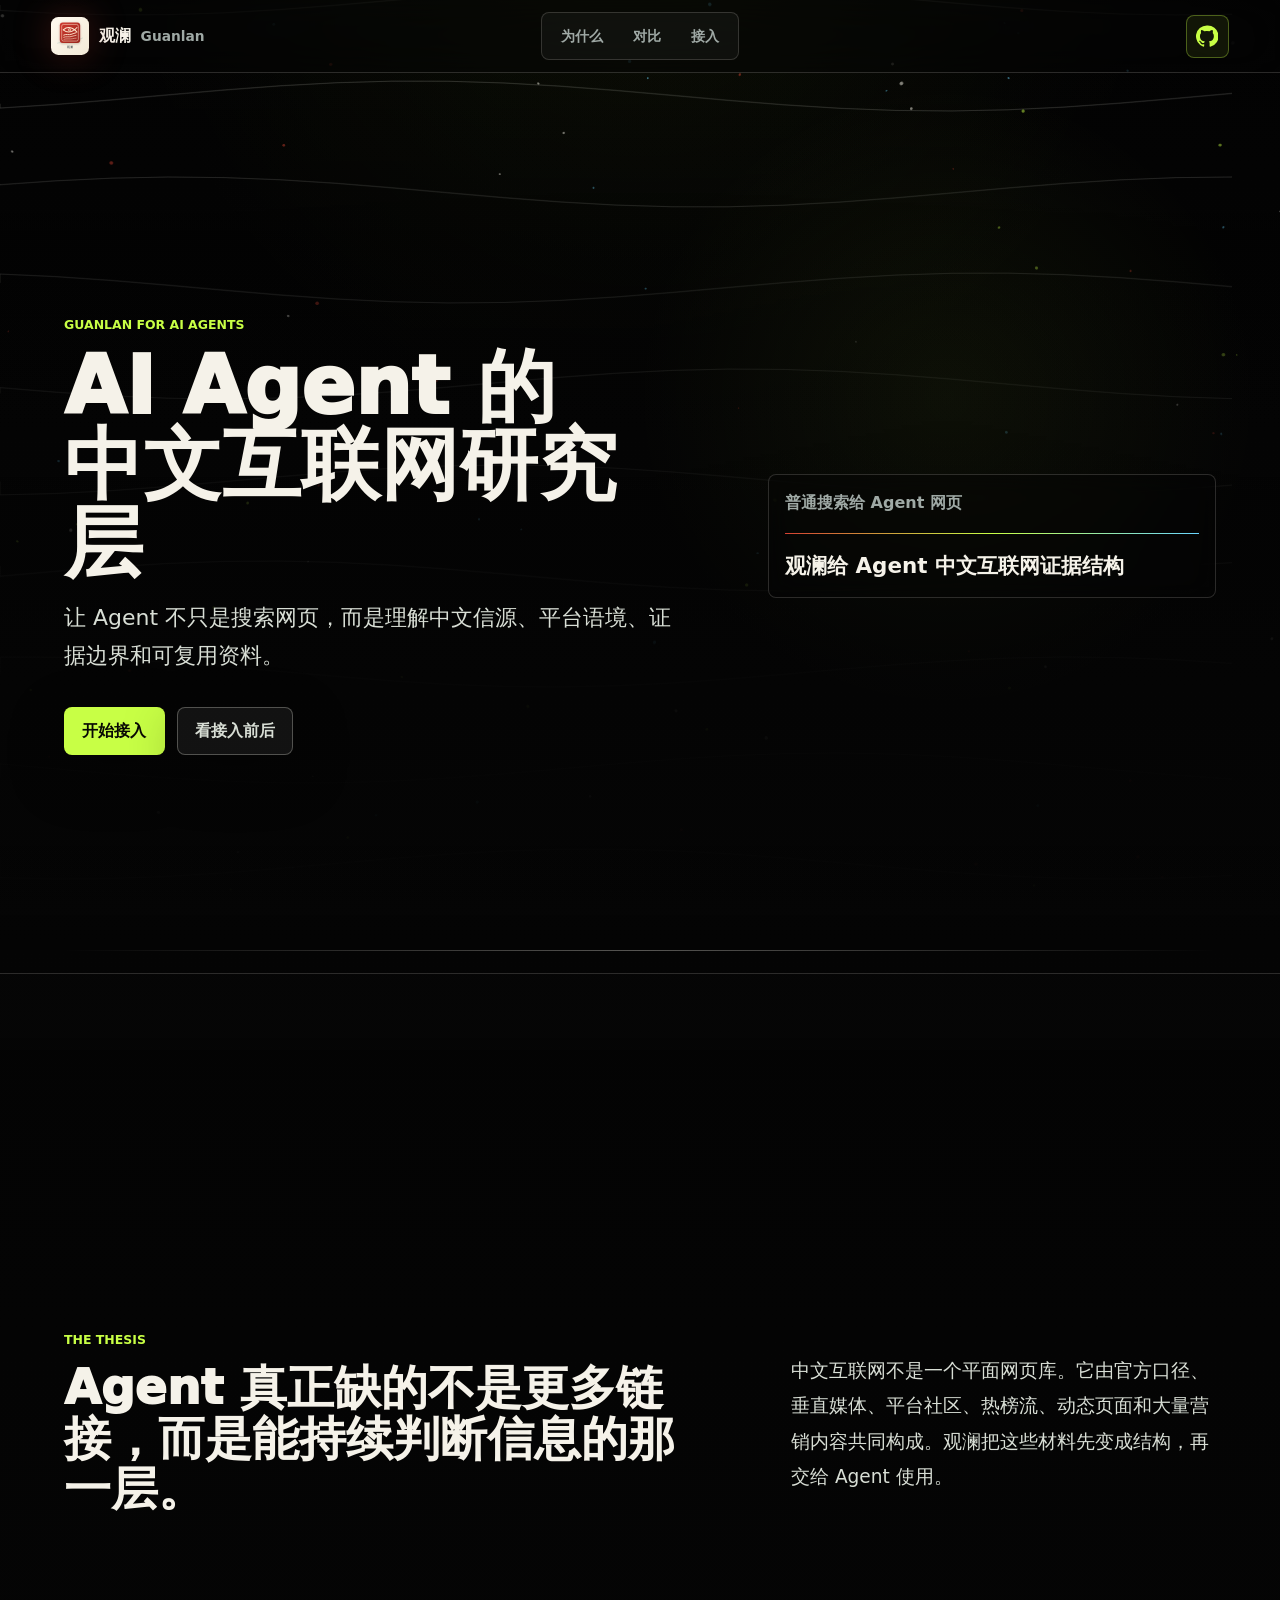
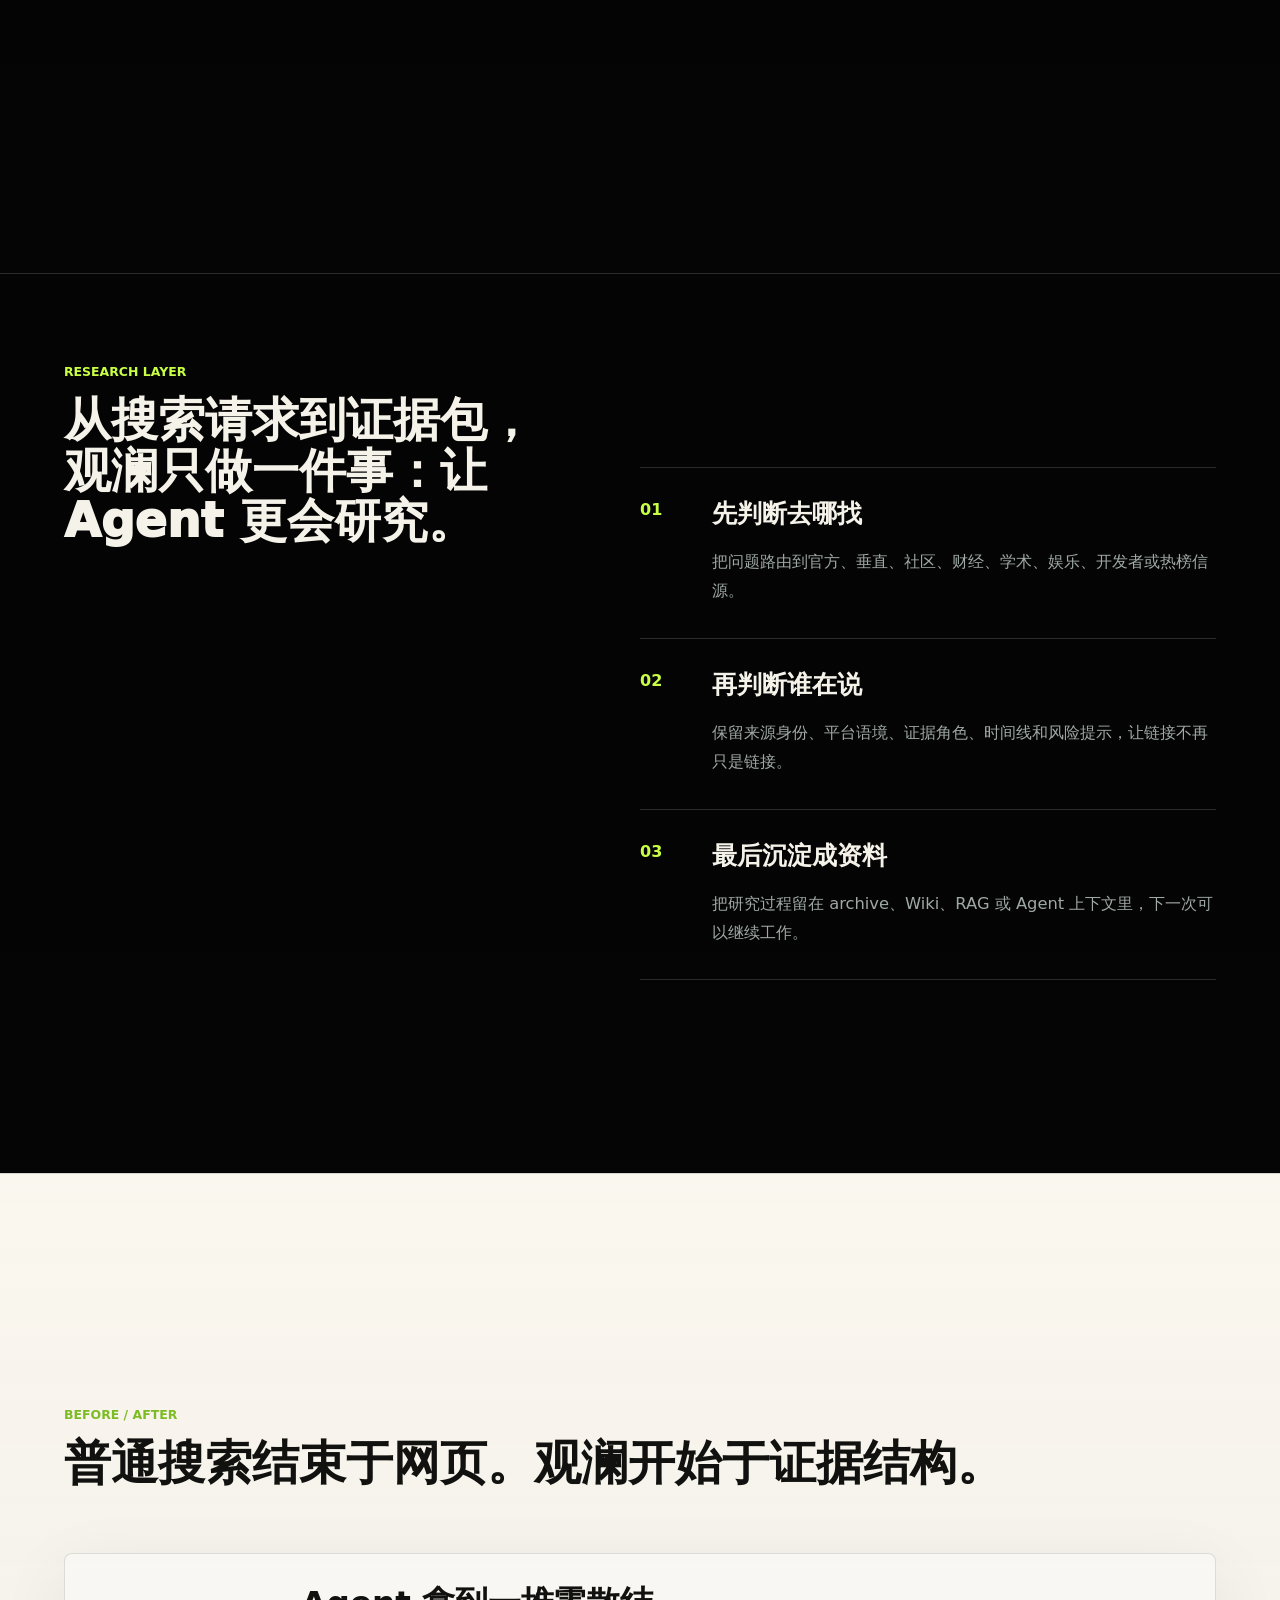
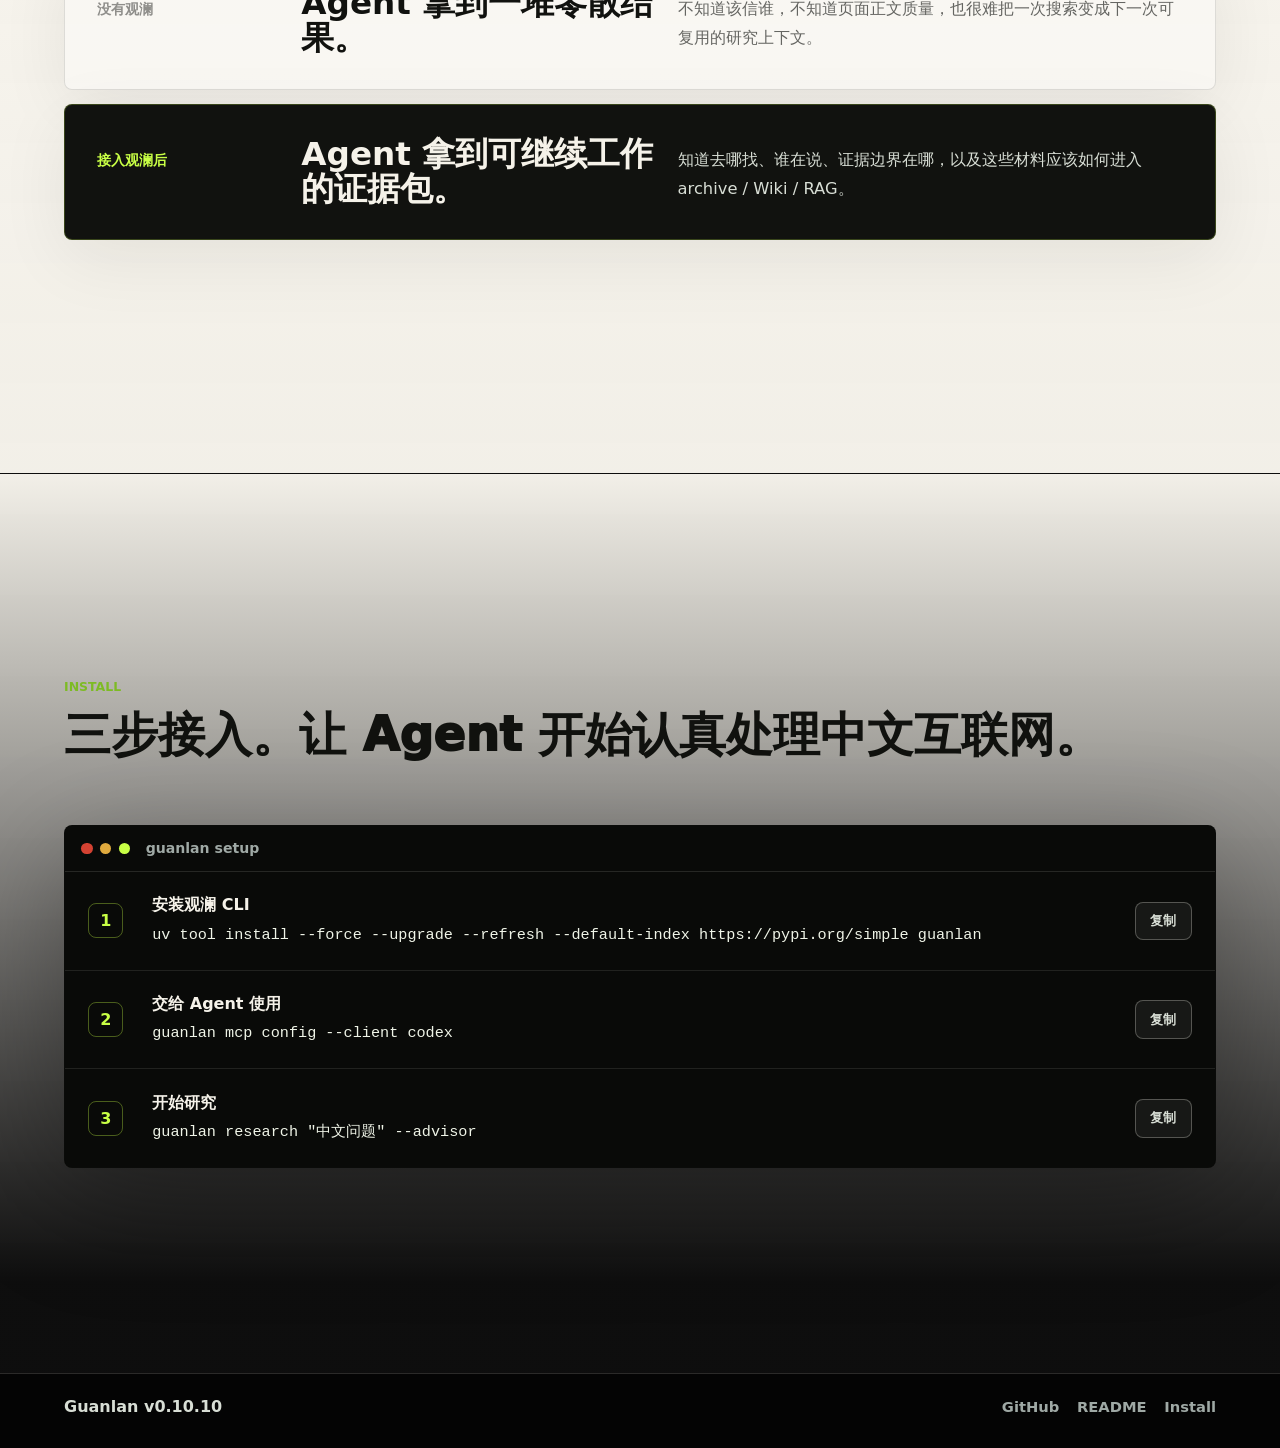
==== commit 1dc12329: "feat: 扩展高价值信源并发布 0.10.10" ====
--- a/website/index.html
+++ b/website/index.html
@@ -32,7 +32,7 @@
     <link rel="icon" href="./assets/guanlan-logo.svg" type="image/svg+xml" />
     <link rel="icon" href="./assets/guanlan-logo-512.png" type="image/png" sizes="512x512" />
     <link rel="apple-touch-icon" href="./assets/apple-touch-icon.png" />
-    <link rel="stylesheet" href="./styles.css?v=0.10.9-telemetry-deploy-probe-20260824" />
+    <link rel="stylesheet" href="./styles.css?v=0.10.10-source-expansion-20260830" />
   </head>
   <body>
     <canvas id="research-field" aria-hidden="true"></canvas>
@@ -184,12 +184,12 @@
     </main>
 
     <footer class="site-footer">
-      <span>Guanlan v0.10.9</span>
+      <span>Guanlan v0.10.10</span>
       <a href="https://github.com/shenyangs/Guanlan" target="_blank" rel="noopener noreferrer">GitHub</a>
       <a href="https://github.com/shenyangs/Guanlan#readme" target="_blank" rel="noopener noreferrer">README</a>
       <a href="https://github.com/shenyangs/Guanlan/blob/main/docs/install.md" target="_blank" rel="noopener noreferrer">Install</a>
     </footer>
 
-    <script src="./main.js?v=0.10.9-telemetry-deploy-probe-20260824"></script>
+    <script src="./main.js?v=0.10.10-source-expansion-20260830"></script>
   </body>
 </html>
